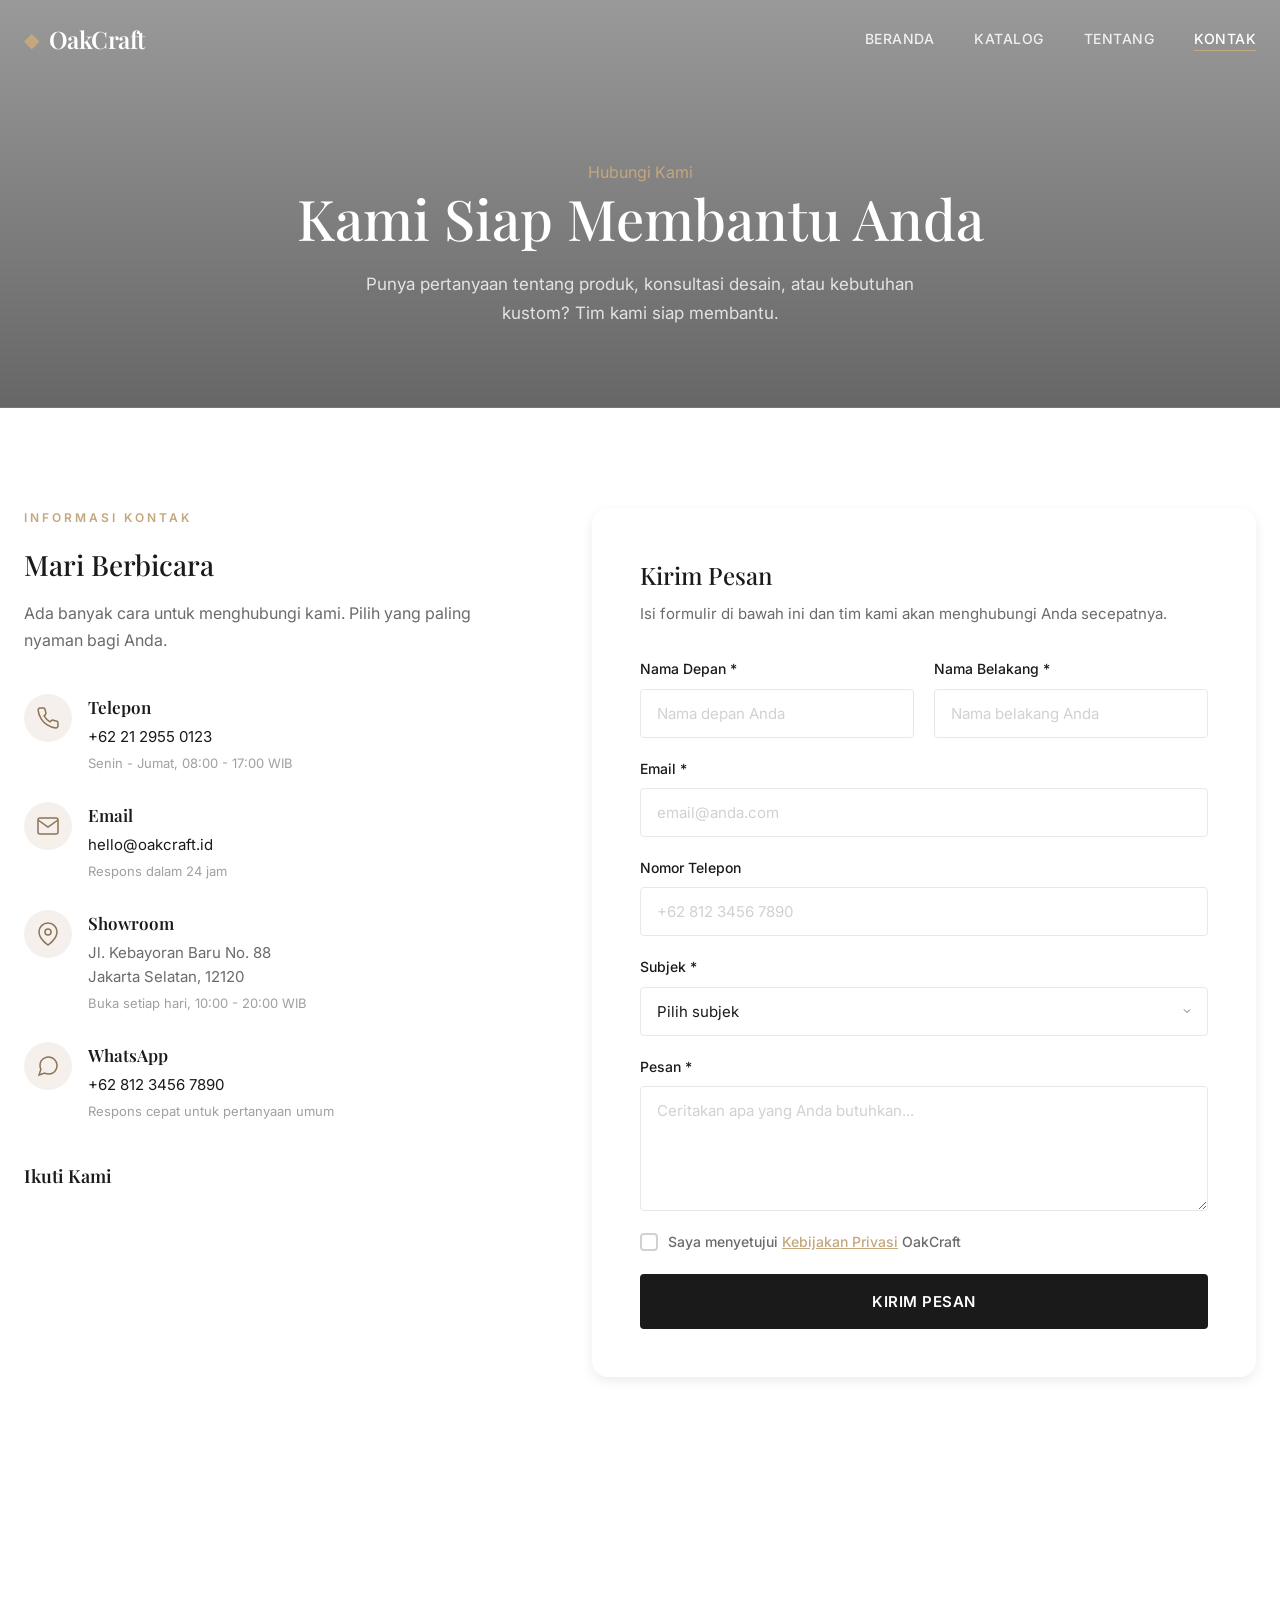
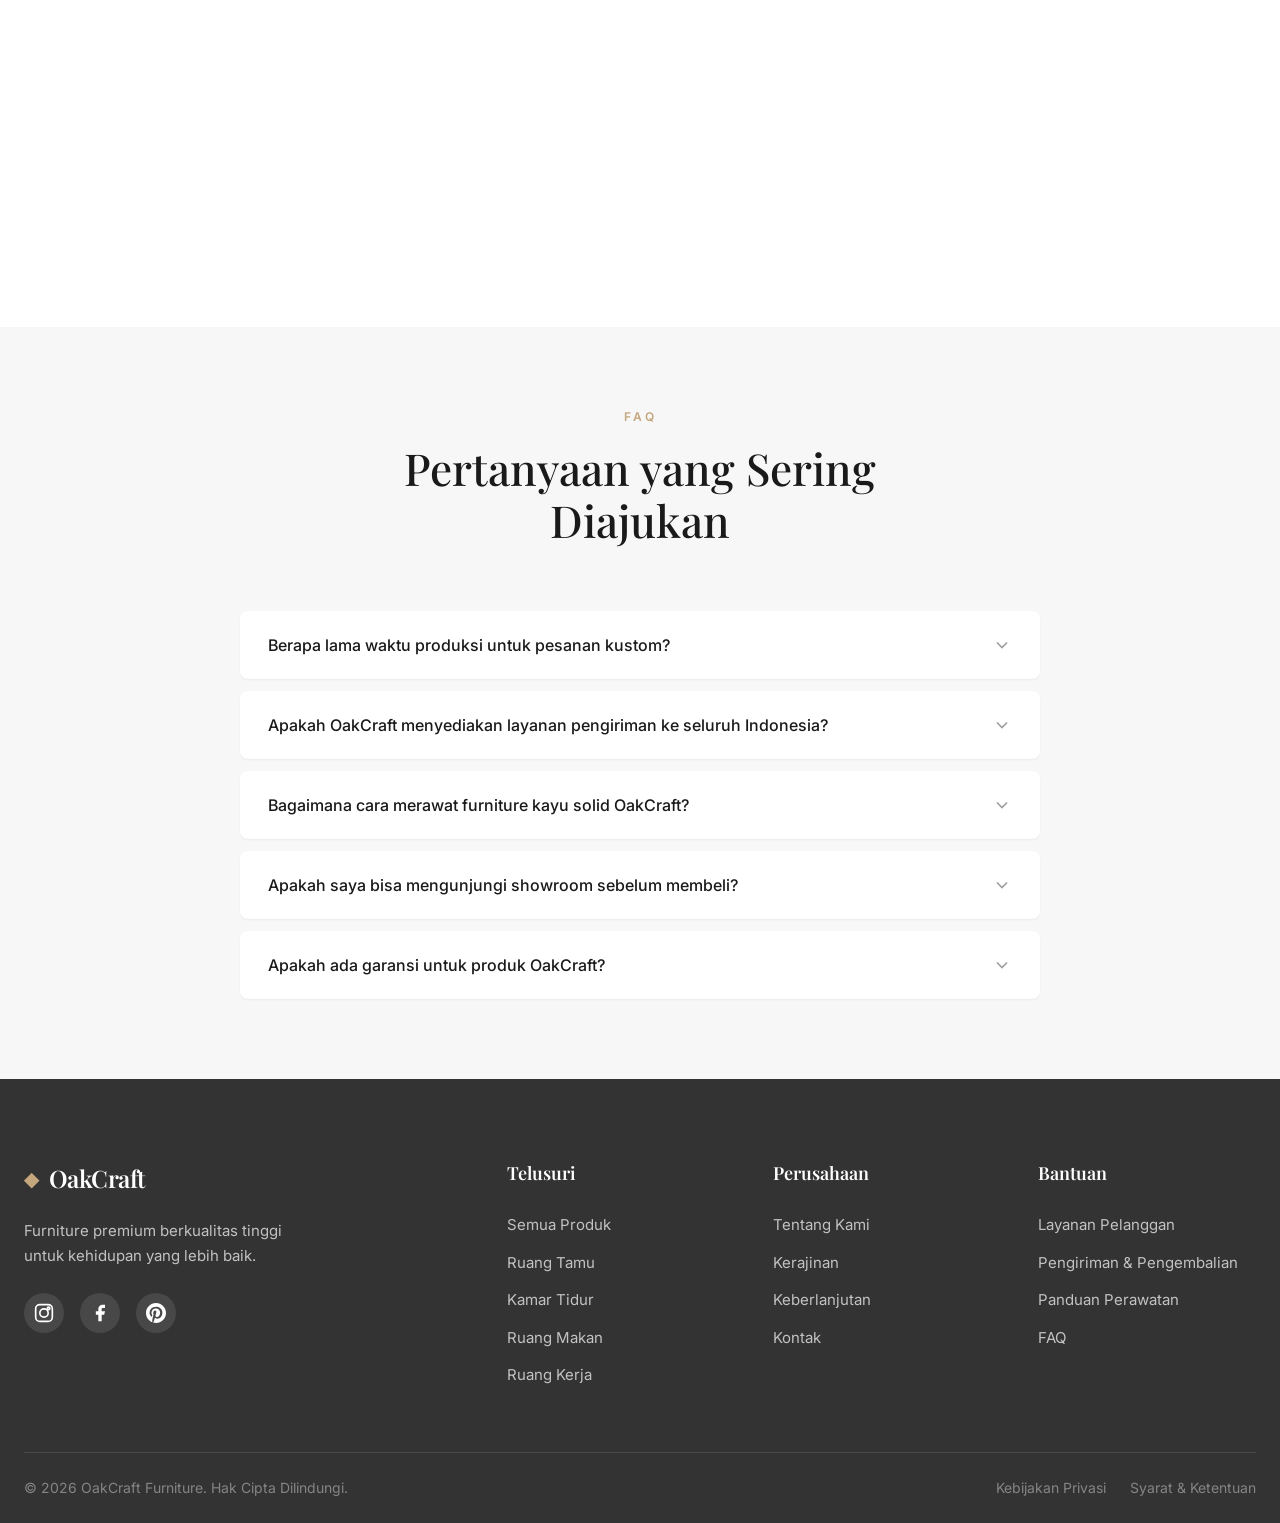
==== contact.html @ 28f960cb "menambahkan file proyek oakcraft~FURNITURE" ====
<!DOCTYPE html>
<html lang="id">
<head>
    <meta charset="UTF-8">
    <meta name="viewport" content="width=device-width, initial-scale=1.0">
    <title>Kontak Kami — OakCraft Furniture</title>
    <meta name="description" content="Hubungi OakCraft Furniture. Kami siap membantu Anda dengan pertanyaan, konsultasi desain, dan informasi produk.">
    <link rel="preconnect" href="https://fonts.googleapis.com">
    <link rel="preconnect" href="https://fonts.gstatic.com" crossorigin>
    <link href="https://fonts.googleapis.com/css2?family=Playfair+Display:ital,wght@0,400;0,500;0,600;0,700;1,400;1,500&family=Inter:wght@300;400;500;600;700&display=swap" rel="stylesheet">
    <link rel="stylesheet" href="style.css">
</head>
<body>
    <nav class="navbar" id="navbar">
        <div class="nav-container">
            <a href="index.html" class="logo">
                <span class="logo-icon">&#9670;</span>
                <span class="logo-text">OakCraft</span>
            </a>
            <button class="nav-toggle" id="navToggle" aria-label="Toggle navigation">
                <span></span><span></span><span></span>
            </button>
            <ul class="nav-menu" id="navMenu">
                <li><a href="index.html" class="nav-link">Beranda</a></li>
                <li><a href="catalog.html" class="nav-link">Katalog</a></li>
                <li><a href="about.html" class="nav-link">Tentang</a></li>
                <li><a href="contact.html" class="nav-link active">Kontak</a></li>
            </ul>
        </div>
    </nav>

    <section class="page-header page-header-contact">
        <div class="container">
            <span class="page-label">Hubungi Kami</span>
            <h1 class="page-title">Kami Siap Membantu Anda</h1>
            <p class="page-desc">Punya pertanyaan tentang produk, konsultasi desain, atau kebutuhan kustom? Tim kami siap membantu.</p>
        </div>
    </section>

    <section class="section section-contact">
        <div class="container">
            <div class="contact-grid">
                <div class="contact-info">
                    <div class="contact-info-header">
                        <span class="section-label">Informasi Kontak</span>
                        <h2>Mari Berbicara</h2>
                        <p>Ada banyak cara untuk menghubungi kami. Pilih yang paling nyaman bagi Anda.</p>
                    </div>
                    <div class="contact-methods">
                        <div class="contact-method">
                            <div class="contact-icon">
                                <svg width="24" height="24" viewBox="0 0 24 24" fill="none" stroke="currentColor" stroke-width="1.5"><path d="M22 16.92v3a2 2 0 0 1-2.18 2 19.79 19.79 0 0 1-8.63-3.07 19.5 19.5 0 0 1-6-6 19.79 19.79 0 0 1-3.07-8.67A2 2 0 0 1 4.11 2h3a2 2 0 0 1 2 1.72 12.84 12.84 0 0 0 .7 2.81 2 2 0 0 1-.45 2.11L8.09 9.91a16 16 0 0 0 6 6l1.27-1.27a2 2 0 0 1 2.11-.45 12.84 12.84 0 0 0 2.81.7A2 2 0 0 1 22 16.92z"/></svg>
                            </div>
                            <div class="contact-method-content">
                                <h4>Telepon</h4>
                                <p><a href="tel:+622129550123">+62 21 2955 0123</a></p>
                                <span class="contact-note">Senin - Jumat, 08:00 - 17:00 WIB</span>
                            </div>
                        </div>
                        <div class="contact-method">
                            <div class="contact-icon">
                                <svg width="24" height="24" viewBox="0 0 24 24" fill="none" stroke="currentColor" stroke-width="1.5"><path d="M4 4h16c1.1 0 2 .9 2 2v12c0 1.1-.9 2-2 2H4c-1.1 0-2-.9-2-2V6c0-1.1.9-2 2-2z"/><polyline points="22,6 12,13 2,6"/></svg>
                            </div>
                            <div class="contact-method-content">
                                <h4>Email</h4>
                                <p><a href="mailto:hello@oakcraft.id">hello@oakcraft.id</a></p>
                                <span class="contact-note">Respons dalam 24 jam</span>
                            </div>
                        </div>
                        <div class="contact-method">
                            <div class="contact-icon">
                                <svg width="24" height="24" viewBox="0 0 24 24" fill="none" stroke="currentColor" stroke-width="1.5"><path d="M21 10c0 7-9 13-9 13s-9-6-9-13a9 9 0 0 1 18 0z"/><circle cx="12" cy="10" r="3"/></svg>
                            </div>
                            <div class="contact-method-content">
                                <h4>Showroom</h4>
                                <p>Jl. Kebayoran Baru No. 88<br>Jakarta Selatan, 12120</p>
                                <span class="contact-note">Buka setiap hari, 10:00 - 20:00 WIB</span>
                            </div>
                        </div>
                        <div class="contact-method">
                            <div class="contact-icon">
                                <svg width="24" height="24" viewBox="0 0 24 24" fill="none" stroke="currentColor" stroke-width="1.5"><path d="M21 11.5a8.38 8.38 0 0 1-.9 3.8 8.5 8.5 0 0 1-7.6 4.7 8.38 8.38 0 0 1-3.8-.9L3 21l1.9-5.7a8.38 8.38 0 0 1-.9-3.8 8.5 8.5 0 0 1 4.7-7.6 8.38 8.38 0 0 1 3.8-.9h.5a8.48 8.48 0 0 1 8 8v.5z"/></svg>
                            </div>
                            <div class="contact-method-content">
                                <h4>WhatsApp</h4>
                                <p><a href="https://wa.me/6281234567890">+62 812 3456 7890</a></p>
                                <span class="contact-note">Respons cepat untuk pertanyaan umum</span>
                            </div>
                        </div>
                    </div>
                    <div class="contact-social">
                        <h4>Ikuti Kami</h4>
                        <div class="footer-social">
                            <a href="#" aria-label="Instagram"><svg width="20" height="20" viewBox="0 0 24 24" fill="none" stroke="currentColor" stroke-width="2"><rect x="2" y="2" width="20" height="20" rx="5"/><circle cx="12" cy="12" r="5"/><circle cx="17.5" cy="6.5" r="1.5"/></svg></a>
                            <a href="#" aria-label="Facebook"><svg width="20" height="20" viewBox="0 0 24 24" fill="currentColor"><path d="M18 2h-3a5 5 0 0 0-5 5v3H7v4h3v8h4v-8h3l1-4h-4V7a1 1 0 0 1 1-1h3z"/></svg></a>
                            <a href="#" aria-label="Pinterest"><svg width="20" height="20" viewBox="0 0 24 24" fill="currentColor"><path d="M12 0C5.373 0 0 5.372 0 12c0 5.084 3.163 9.426 7.627 11.174-.105-.949-.2-2.405.042-3.441.218-.937 1.407-5.965 1.407-5.965s-.359-.719-.359-1.782c0-1.668.967-2.914 2.171-2.914 1.023 0 1.518.769 1.518 1.69 0 1.029-.655 2.568-.994 3.995-.283 1.194.599 2.169 1.777 2.169 2.133 0 3.772-2.249 3.772-5.495 0-2.873-2.064-4.882-5.012-4.882-3.414 0-5.418 2.561-5.418 5.207 0 1.031.397 2.138.893 2.738a.36.36 0 0 1 .083.345l-.333 1.36c-.053.22-.174.267-.402.161-1.499-.698-2.436-2.889-2.436-4.649 0-3.785 2.75-7.262 7.929-7.262 4.163 0 7.398 2.967 7.398 6.931 0 4.136-2.607 7.464-6.227 7.464-1.216 0-2.359-.631-2.75-1.378l-.748 2.853c-.271 1.043-1.002 2.35-1.492 3.146C9.57 23.812 10.763 24 12 24c6.627 0 12-5.373 12-12 0-6.628-5.373-12-12-12z"/></svg></a>
                        </div>
                    </div>
                </div>
                <div class="contact-form-wrapper">
                    <div class="contact-form-header">
                        <h3>Kirim Pesan</h3>
                        <p>Isi formulir di bawah ini dan tim kami akan menghubungi Anda secepatnya.</p>
                    </div>
                    <form class="contact-form" id="contactForm">
                        <div class="form-row">
                            <div class="form-group">
                                <label for="firstName">Nama Depan *</label>
                                <input type="text" id="firstName" name="firstName" required placeholder="Nama depan Anda">
                            </div>
                            <div class="form-group">
                                <label for="lastName">Nama Belakang *</label>
                                <input type="text" id="lastName" name="lastName" required placeholder="Nama belakang Anda">
                            </div>
                        </div>
                        <div class="form-group">
                            <label for="email">Email *</label>
                            <input type="email" id="email" name="email" required placeholder="email@anda.com">
                        </div>
                        <div class="form-group">
                            <label for="phone">Nomor Telepon</label>
                            <input type="tel" id="phone" name="phone" placeholder="+62 812 3456 7890">
                        </div>
                        <div class="form-group">
                            <label for="subject">Subjek *</label>
                            <select id="subject" name="subject" required>
                                <option value="">Pilih subjek</option>
                                <option value="inquiry">Pertanyaan Produk</option>
                                <option value="consultation">Konsultasi Desain</option>
                                <option value="custom">Pesanan Kustom</option>
                                <option value="shipping">Pengiriman &amp; Pengiriman</option>
                                <option value="warranty">Garansi &amp; Perbaikan</option>
                                <option value="other">Lainnya</option>
                            </select>
                        </div>
                        <div class="form-group">
                            <label for="message">Pesan *</label>
                            <textarea id="message" name="message" rows="5" required placeholder="Ceritakan apa yang Anda butuhkan..."></textarea>
                        </div>
                        <div class="form-group form-checkbox">
                            <label class="filter-option">
                                <input type="checkbox" required>
                                <span class="checkmark"></span>
                                <span>Saya menyetujui <a href="#">Kebijakan Privasi</a> OakCraft</span>
                            </label>
                        </div>
                        <button type="submit" class="btn btn-primary btn-large btn-full">Kirim Pesan</button>
                    </form>
                    <div class="contact-form-success" id="formSuccess" style="display: none;">
                        <div class="success-icon">&#10003;</div>
                        <h3>Pesan Terkirim!</h3>
                        <p>Terima kasih telah menghubungi kami. Tim OakCraft akan merespons pesan Anda dalam waktu 24 jam.</p>
                        <button class="btn btn-secondary" id="btnNewMessage">Kirim Pesan Lain</button>
                    </div>
                </div>
            </div>
        </div>
    </section>

    <section class="section section-map">
        <div class="map-container">
            <iframe 
                src="https://www.google.com/maps/embed?pb=!1m18!1m12!1m3!1d3966.2!2d106.8!3d-6.2!2m3!1f0!2f0!3f0!3m2!1i1024!2i768!4f13.1!3m3!1m2!1s0x0%3A0x0!2zNsKwMTInMDAuMCJTIDEwNsKwNDgnMDAuMCJF!5e0!3m2!1sid!2sid!4v1600000000000!5m2!1sid!2sid" 
                width="100%" height="450" style="border:0;" allowfullscreen="" loading="lazy" referrerpolicy="no-referrer-when-downgrade" title="Lokasi Showroom OakCraft">
            </iframe>
        </div>
    </section>

    <section class="section section-faq bg-light">
        <div class="container">
            <div class="section-header">
                <span class="section-label">FAQ</span>
                <h2 class="section-title">Pertanyaan yang Sering Diajukan</h2>
            </div>
            <div class="faq-list">
                <div class="faq-item">
                    <button class="faq-question" aria-expanded="false">
                        <span>Berapa lama waktu produksi untuk pesanan kustom?</span>
                        <svg class="faq-icon" width="20" height="20" viewBox="0 0 24 24" fill="none" stroke="currentColor" stroke-width="2"><polyline points="6 9 12 15 18 9"/></svg>
                    </button>
                    <div class="faq-answer">
                        <p>Untuk pesanan kustom, waktu produksi biasanya berkisar antara 4-8 minggu tergantung kompleksitas desain dan ketersediaan material. Tim kami akan memberikan estimasi yang lebih akurat setelah konsultasi desain.</p>
                    </div>
                </div>
                <div class="faq-item">
                    <button class="faq-question" aria-expanded="false">
                        <span>Apakah OakCraft menyediakan layanan pengiriman ke seluruh Indonesia?</span>
                        <svg class="faq-icon" width="20" height="20" viewBox="0 0 24 24" fill="none" stroke="currentColor" stroke-width="2"><polyline points="6 9 12 15 18 9"/></svg>
                    </button>
                    <div class="faq-answer">
                        <p>Ya, kami mengirim ke seluruh Indonesia. Untuk area Jabodetabek, kami menawarkan layanan pengiriman dan pemasangan. Untuk area luar Jawa, waktu pengiriman mungkin lebih lama dan biaya tambahan mungkin berlaku.</p>
                    </div>
                </div>
                <div class="faq-item">
                    <button class="faq-question" aria-expanded="false">
                        <span>Bagaimana cara merawat furniture kayu solid OakCraft?</span>
                        <svg class="faq-icon" width="20" height="20" viewBox="0 0 24 24" fill="none" stroke="currentColor" stroke-width="2"><polyline points="6 9 12 15 18 9"/></svg>
                    </button>
                    <div class="faq-answer">
                        <p>Furniture kayu solid kami dirancang untuk tahan lama dengan perawatan minimal. Kami merekomendasikan membersihkan dengan kain microfiber kering secara rutin, menghindari paparan sinar matahari langsung, dan menggunakan coaster untuk melindungi permukaan dari cairan.</p>
                    </div>
                </div>
                <div class="faq-item">
                    <button class="faq-question" aria-expanded="false">
                        <span>Apakah saya bisa mengunjungi showroom sebelum membeli?</span>
                        <svg class="faq-icon" width="20" height="20" viewBox="0 0 24 24" fill="none" stroke="currentColor" stroke-width="2"><polyline points="6 9 12 15 18 9"/></svg>
                    </button>
                    <div class="faq-answer">
                        <p>Tentu! Kami sangat merekomendasikan mengunjungi showroom kami di Jl. Kebayoran Baru No. 88, Jakarta Selatan. Showroom kami buka setiap hari dari 10:00 - 20:00 WIB. Anda juga bisa membuat janji untuk konsultasi desain privat dengan tim kami.</p>
                    </div>
                </div>
                <div class="faq-item">
                    <button class="faq-question" aria-expanded="false">
                        <span>Apakah ada garansi untuk produk OakCraft?</span>
                        <svg class="faq-icon" width="20" height="20" viewBox="0 0 24 24" fill="none" stroke="currentColor" stroke-width="2"><polyline points="6 9 12 15 18 9"/></svg>
                    </button>
                    <div class="faq-answer">
                        <p>Ya, semua produk OakCraft dilindungi garansi 10 tahun untuk rangka kayu solid dan 3 tahun untuk upholstery. Garansi mencakup cacat produksi dan kerusakan struktural. Untuk detail lengkap, silakan hubungi tim layanan pelanggan kami.</p>
                    </div>
                </div>
            </div>
        </div>
    </section>

    <footer class="footer">
        <div class="container">
            <div class="footer-grid">
                <div class="footer-brand">
                    <a href="index.html" class="logo"><span class="logo-icon">&#9670;</span><span class="logo-text">OakCraft</span></a>
                    <p>Furniture premium berkualitas tinggi untuk kehidupan yang lebih baik.</p>
                    <div class="footer-social">
                        <a href="#" aria-label="Instagram"><svg width="20" height="20" viewBox="0 0 24 24" fill="none" stroke="currentColor" stroke-width="2"><rect x="2" y="2" width="20" height="20" rx="5"/><circle cx="12" cy="12" r="5"/><circle cx="17.5" cy="6.5" r="1.5"/></svg></a>
                        <a href="#" aria-label="Facebook"><svg width="20" height="20" viewBox="0 0 24 24" fill="currentColor"><path d="M18 2h-3a5 5 0 0 0-5 5v3H7v4h3v8h4v-8h3l1-4h-4V7a1 1 0 0 1 1-1h3z"/></svg></a>
                        <a href="#" aria-label="Pinterest"><svg width="20" height="20" viewBox="0 0 24 24" fill="currentColor"><path d="M12 0C5.373 0 0 5.372 0 12c0 5.084 3.163 9.426 7.627 11.174-.105-.949-.2-2.405.042-3.441.218-.937 1.407-5.965 1.407-5.965s-.359-.719-.359-1.782c0-1.668.967-2.914 2.171-2.914 1.023 0 1.518.769 1.518 1.69 0 1.029-.655 2.568-.994 3.995-.283 1.194.599 2.169 1.777 2.169 2.133 0 3.772-2.249 3.772-5.495 0-2.873-2.064-4.882-5.012-4.882-3.414 0-5.418 2.561-5.418 5.207 0 1.031.397 2.138.893 2.738a.36.36 0 0 1 .083.345l-.333 1.36c-.053.22-.174.267-.402.161-1.499-.698-2.436-2.889-2.436-4.649 0-3.785 2.75-7.262 7.929-7.262 4.163 0 7.398 2.967 7.398 6.931 0 4.136-2.607 7.464-6.227 7.464-1.216 0-2.359-.631-2.75-1.378l-.748 2.853c-.271 1.043-1.002 2.35-1.492 3.146C9.57 23.812 10.763 24 12 24c6.627 0 12-5.373 12-12 0-6.628-5.373-12-12-12z"/></svg></a>
                    </div>
                </div>
                <div class="footer-links">
                    <h4>Telusuri</h4>
                    <ul>
                        <li><a href="catalog.html">Semua Produk</a></li>
                        <li><a href="catalog.html?category=living">Ruang Tamu</a></li>
                        <li><a href="catalog.html?category=bedroom">Kamar Tidur</a></li>
                        <li><a href="catalog.html?category=dining">Ruang Makan</a></li>
                        <li><a href="catalog.html?category=office">Ruang Kerja</a></li>
                    </ul>
                </div>
                <div class="footer-links">
                    <h4>Perusahaan</h4>
                    <ul>
                        <li><a href="about.html">Tentang Kami</a></li>
                        <li><a href="about.html#craftsmanship">Kerajinan</a></li>
                        <li><a href="about.html#sustainability">Keberlanjutan</a></li>
                        <li><a href="contact.html">Kontak</a></li>
                    </ul>
                </div>
                <div class="footer-links">
                    <h4>Bantuan</h4>
                    <ul>
                        <li><a href="contact.html">Layanan Pelanggan</a></li>
                        <li><a href="#">Pengiriman &amp; Pengembalian</a></li>
                        <li><a href="#">Panduan Perawatan</a></li>
                        <li><a href="#">FAQ</a></li>
                    </ul>
                </div>
            </div>
            <div class="footer-bottom">
                <p>&copy; 2026 OakCraft Furniture. Hak Cipta Dilindungi.</p>
                <div class="footer-legal">
                    <a href="#">Kebijakan Privasi</a>
                    <a href="#">Syarat &amp; Ketentuan</a>
                </div>
            </div>
        </div>
    </footer>

    <script src="script.js"></script>
</body>
</html>
---- style.css ----
/* ============================================
   OakCraft Furniture - Premium Stylesheet
   ============================================ */

:root {
    --color-primary: #1a1a1a;
    --color-secondary: #8B7355;
    --color-accent: #C4A77D;
    --color-light: #F5F0EB;
    --color-white: #FFFFFF;
    --color-gray-100: #F7F7F7;
    --color-gray-200: #E8E8E8;
    --color-gray-300: #D1D1D1;
    --color-gray-400: #A0A0A0;
    --color-gray-500: #6B6B6B;
    --color-gray-600: #4A4A4A;
    --color-gray-700: #333333;
    --color-text: #1a1a1a;
    --color-text-light: #6B6B6B;
    --font-serif: 'Playfair Display', Georgia, serif;
    --font-sans: 'Inter', -apple-system, BlinkMacSystemFont, sans-serif;
    --transition-smooth: all 0.3s cubic-bezier(0.4, 0, 0.2, 1);
    --transition-slow: all 0.5s cubic-bezier(0.4, 0, 0.2, 1);
    --shadow-sm: 0 1px 2px rgba(0,0,0,0.05);
    --shadow-md: 0 4px 12px rgba(0,0,0,0.08);
    --shadow-lg: 0 8px 30px rgba(0,0,0,0.12);
    --shadow-xl: 0 20px 50px rgba(0,0,0,0.15);
    --radius-sm: 4px;
    --radius-md: 8px;
    --radius-lg: 16px;
    --container-max: 1280px;
    --container-padding: 24px;
}

*, *::before, *::after { margin: 0; padding: 0; box-sizing: border-box; }
html { scroll-behavior: smooth; font-size: 16px; }
body {
    font-family: var(--font-sans);
    color: var(--color-text);
    background-color: var(--color-white);
    line-height: 1.6;
    -webkit-font-smoothing: antialiased;
    overflow-x: hidden;
}
img { max-width: 100%; height: auto; display: block; }
a { text-decoration: none; color: inherit; transition: var(--transition-smooth); }
ul, ol { list-style: none; }
button { border: none; background: none; cursor: pointer; font-family: inherit; }
input, textarea, select { font-family: inherit; font-size: inherit; }

.container { max-width: var(--container-max); margin: 0 auto; padding: 0 var(--container-padding); }

/* Navigation */
.navbar {
    position: fixed; top: 0; left: 0; right: 0; z-index: 1000;
    background: transparent; transition: var(--transition-smooth); padding: 20px 0;
}
.navbar.scrolled {
    background: rgba(255, 255, 255, 0.95); backdrop-filter: blur(20px);
    -webkit-backdrop-filter: blur(20px); box-shadow: var(--shadow-sm); padding: 12px 0;
}
.nav-container {
    max-width: var(--container-max); margin: 0 auto; padding: 0 var(--container-padding);
    display: flex; align-items: center; justify-content: space-between;
}
.logo {
    display: flex; align-items: center; gap: 10px;
    font-family: var(--font-serif); font-size: 1.5rem; font-weight: 600;
    color: var(--color-white); letter-spacing: -0.5px;
}
.navbar.scrolled .logo { color: var(--color-primary); }
.logo-icon { font-size: 1.2rem; color: var(--color-accent); }
.nav-menu { display: flex; align-items: center; gap: 40px; }
.nav-link {
    font-size: 0.875rem; font-weight: 500; letter-spacing: 0.5px;
    text-transform: uppercase; color: rgba(255, 255, 255, 0.85);
    position: relative; padding: 4px 0;
}
.navbar.scrolled .nav-link { color: var(--color-text); }
.nav-link::after {
    content: ''; position: absolute; bottom: 0; left: 0;
    width: 0; height: 1.5px; background: var(--color-accent); transition: var(--transition-smooth);
}
.nav-link:hover::after, .nav-link.active::after { width: 100%; }
.nav-link:hover, .nav-link.active { color: var(--color-white); }
.navbar.scrolled .nav-link:hover, .navbar.scrolled .nav-link.active { color: var(--color-primary); }

.nav-toggle { display: none; flex-direction: column; gap: 5px; padding: 8px; z-index: 1001; }
.nav-toggle span { display: block; width: 24px; height: 2px; background: var(--color-white); transition: var(--transition-smooth); }
.navbar.scrolled .nav-toggle span { background: var(--color-primary); }
.nav-toggle.active span:nth-child(1) { transform: rotate(45deg) translate(5px, 5px); }
.nav-toggle.active span:nth-child(2) { opacity: 0; }
.nav-toggle.active span:nth-child(3) { transform: rotate(-45deg) translate(5px, -5px); }

/* Buttons */
.btn {
    display: inline-flex; align-items: center; justify-content: center; gap: 8px;
    padding: 14px 32px; font-size: 0.875rem; font-weight: 600;
    letter-spacing: 0.5px; text-transform: uppercase;
    border-radius: var(--radius-sm); transition: var(--transition-smooth); cursor: pointer;
}
.btn-primary { background: var(--color-primary); color: var(--color-white); border: 2px solid var(--color-primary); }
.btn-primary:hover { background: transparent; color: var(--color-primary); }
.btn-outline { background: transparent; color: var(--color-white); border: 2px solid rgba(255, 255, 255, 0.5); }
.btn-outline:hover { background: var(--color-white); color: var(--color-primary); border-color: var(--color-white); }
.btn-secondary { background: transparent; color: var(--color-primary); border: 2px solid var(--color-primary); }
.btn-secondary:hover { background: var(--color-primary); color: var(--color-white); }
.btn-large { padding: 16px 40px; font-size: 0.9375rem; }
.btn-full { width: 100%; }
.btn-wishlist {
    width: 52px; height: 52px; border: 1px solid var(--color-gray-200);
    border-radius: var(--radius-sm); display: flex; align-items: center; justify-content: center;
    transition: var(--transition-smooth);
}
.btn-wishlist:hover { border-color: var(--color-accent); color: var(--color-accent); }
.btn-wishlist.active svg { fill: var(--color-accent); stroke: var(--color-accent); }
.btn-filter-toggle {
    display: none; align-items: center; gap: 8px;
    padding: 10px 18px; border: 1px solid var(--color-gray-200);
    border-radius: var(--radius-sm); font-size: 0.875rem; font-weight: 500;
}

/* Hero */
.hero {
    position: relative; height: 100vh; min-height: 700px;
    display: flex; align-items: center; justify-content: center; overflow: hidden;
}
.hero-image { position: absolute; inset: 0; z-index: 1; }
.hero-image img { width: 100%; height: 100%; object-fit: cover; }
.hero-overlay {
    position: absolute; inset: 0;
    background: linear-gradient(to bottom, rgba(0,0,0,0.3) 0%, rgba(0,0,0,0.5) 100%);
    z-index: 2;
}
.hero-content { position: relative; z-index: 3; text-align: center; max-width: 800px; padding: 0 24px; color: var(--color-white); }
.hero-subtitle {
    font-family: var(--font-serif); font-size: 1rem; font-style: italic;
    color: var(--color-accent); margin-bottom: 16px; letter-spacing: 2px;
}
.hero-title {
    font-family: var(--font-serif); font-size: clamp(2.5rem, 6vw, 4.5rem);
    font-weight: 500; line-height: 1.1; margin-bottom: 24px; letter-spacing: -1px;
}
.hero-description { font-size: 1.125rem; color: rgba(255, 255, 255, 0.85); max-width: 560px; margin: 0 auto 40px; line-height: 1.7; }
.hero-buttons { display: flex; gap: 16px; justify-content: center; flex-wrap: wrap; }
.hero-scroll {
    position: absolute; bottom: 40px; left: 50%; transform: translateX(-50%); z-index: 3;
    display: flex; flex-direction: column; align-items: center; gap: 12px;
    color: rgba(255, 255, 255, 0.7); font-size: 0.75rem; letter-spacing: 2px; text-transform: uppercase;
}
.scroll-line { width: 1px; height: 40px; background: linear-gradient(to bottom, rgba(255,255,255,0.7), transparent); animation: scrollPulse 2s infinite; }
@keyframes scrollPulse { 0%, 100% { opacity: 0.3; transform: scaleY(0.5); } 50% { opacity: 1; transform: scaleY(1); } }

/* Sections */
.section { padding: 100px 0; }
.bg-light { background: var(--color-gray-100); }
.section-header { text-align: center; max-width: 640px; margin: 0 auto 64px; }
.section-label { display: block; font-size: 0.75rem; font-weight: 600; letter-spacing: 3px; text-transform: uppercase; color: var(--color-accent); margin-bottom: 16px; }
.section-title { font-family: var(--font-serif); font-size: clamp(1.75rem, 4vw, 2.75rem); font-weight: 500; line-height: 1.2; margin-bottom: 20px; color: var(--color-primary); }
.section-desc { font-size: 1.0625rem; color: var(--color-text-light); line-height: 1.7; }
.section-cta { text-align: center; margin-top: 48px; }

/* Collections Grid */
.collections-grid { display: grid; grid-template-columns: repeat(4, 1fr); gap: 24px; }
.collection-card { position: relative; border-radius: var(--radius-lg); overflow: hidden; background: var(--color-white); box-shadow: var(--shadow-sm); transition: var(--transition-smooth); display: block; }
.collection-card:hover { transform: translateY(-4px); box-shadow: var(--shadow-lg); }
.collection-card-large { grid-row: span 2; grid-column: span 2; }
.collection-image { position: relative; overflow: hidden; aspect-ratio: 4/3; }
.collection-card-large .collection-image { aspect-ratio: 1/1; }
.collection-image img { width: 100%; height: 100%; object-fit: cover; transition: transform 0.6s ease; }
.collection-card:hover .collection-image img { transform: scale(1.05); }
.collection-content { padding: 24px; }
.collection-count { font-size: 0.75rem; font-weight: 600; letter-spacing: 1px; text-transform: uppercase; color: var(--color-accent); margin-bottom: 8px; display: block; }
.collection-content h3 { font-family: var(--font-serif); font-size: 1.25rem; font-weight: 600; margin-bottom: 8px; color: var(--color-primary); }
.collection-content p { font-size: 0.9375rem; color: var(--color-text-light); line-height: 1.6; margin-bottom: 16px; }
.collection-link { font-size: 0.875rem; font-weight: 600; color: var(--color-primary); transition: var(--transition-smooth); }
.collection-card:hover .collection-link { color: var(--color-accent); }

/* Products Grid */
.products-grid { display: grid; grid-template-columns: repeat(4, 1fr); gap: 24px; }
.product-card { position: relative; background: var(--color-white); border-radius: var(--radius-md); overflow: hidden; transition: var(--transition-smooth); }
.product-card:hover { box-shadow: var(--shadow-md); }
.product-card-image { position: relative; aspect-ratio: 1/1; overflow: hidden; background: var(--color-gray-100); }
.product-card-image img { width: 100%; height: 100%; object-fit: cover; transition: transform 0.5s ease; }
.product-card:hover .product-card-image img { transform: scale(1.03); }
.product-card-badge { position: absolute; top: 12px; left: 12px; background: var(--color-primary); color: var(--color-white); font-size: 0.6875rem; font-weight: 600; letter-spacing: 1px; text-transform: uppercase; padding: 6px 12px; border-radius: var(--radius-sm); }
.product-card-wishlist { position: absolute; top: 12px; right: 12px; width: 36px; height: 36px; background: var(--color-white); border-radius: 50%; display: flex; align-items: center; justify-content: center; box-shadow: var(--shadow-sm); opacity: 0; transform: translateY(-8px); transition: var(--transition-smooth); }
.product-card:hover .product-card-wishlist { opacity: 1; transform: translateY(0); }
.product-card-info { padding: 20px; }
.product-card-category { font-size: 0.6875rem; font-weight: 600; letter-spacing: 1.5px; text-transform: uppercase; color: var(--color-accent); margin-bottom: 6px; }
.product-card-title { font-family: var(--font-serif); font-size: 1.0625rem; font-weight: 500; color: var(--color-primary); margin-bottom: 8px; line-height: 1.3; }
.product-card-price { font-size: 1rem; font-weight: 600; color: var(--color-primary); }
.product-card-rating { display: flex; align-items: center; gap: 6px; margin-top: 8px; font-size: 0.8125rem; color: var(--color-gray-400); }
.product-card-rating .stars { color: #D4A853; font-size: 0.875rem; }

/* Craftsmanship */
.craftsmanship-grid { display: grid; grid-template-columns: 1fr 1fr; gap: 0; min-height: 600px; }
.craftsmanship-image { position: relative; overflow: hidden; }
.craftsmanship-image img { width: 100%; height: 100%; object-fit: cover; }
.craftsmanship-content { padding: 80px 60px; display: flex; flex-direction: column; justify-content: center; background: var(--color-white); }
.craftsmanship-content .section-title { text-align: left; margin-bottom: 24px; }
.craftsmanship-content p { font-size: 1rem; color: var(--color-text-light); line-height: 1.8; margin-bottom: 16px; }
.craftsmanship-features { margin-top: 40px; display: flex; flex-direction: column; gap: 28px; }
.feature-item { display: flex; gap: 20px; align-items: flex-start; }
.feature-icon { width: 48px; height: 48px; min-width: 48px; border-radius: 50%; background: var(--color-light); display: flex; align-items: center; justify-content: center; color: var(--color-secondary); }
.feature-text h4 { font-family: var(--font-serif); font-size: 1.125rem; font-weight: 600; margin-bottom: 4px; color: var(--color-primary); }
.feature-text p { font-size: 0.9375rem; color: var(--color-text-light); margin: 0; }

/* Testimonials */
.testimonials-grid { display: grid; grid-template-columns: repeat(3, 1fr); gap: 24px; }
.testimonial-card { background: var(--color-white); padding: 40px; border-radius: var(--radius-lg); box-shadow: var(--shadow-sm); transition: var(--transition-smooth); }
.testimonial-card:hover { box-shadow: var(--shadow-md); transform: translateY(-2px); }
.testimonial-stars { color: #D4A853; font-size: 1.125rem; letter-spacing: 2px; margin-bottom: 20px; }
.testimonial-text { font-size: 1rem; line-height: 1.8; color: var(--color-gray-600); margin-bottom: 28px; font-style: italic; }
.testimonial-author { display: flex; align-items: center; gap: 14px; }
.testimonial-author img { width: 48px; height: 48px; border-radius: 50%; object-fit: cover; }
.testimonial-author h4 { font-size: 0.9375rem; font-weight: 600; color: var(--color-primary); margin-bottom: 2px; }
.testimonial-author span { font-size: 0.8125rem; color: var(--color-gray-400); }

/* Newsletter */
.section-newsletter { background: var(--color-primary); padding: 80px 0; }
.newsletter-content { text-align: center; max-width: 560px; margin: 0 auto; color: var(--color-white); }
.newsletter-content h2 { font-family: var(--font-serif); font-size: clamp(1.5rem, 3vw, 2.25rem); font-weight: 500; margin-bottom: 16px; }
.newsletter-content p { font-size: 1rem; color: rgba(255, 255, 255, 0.7); margin-bottom: 32px; }
.newsletter-form { display: flex; gap: 12px; margin-bottom: 16px; }
.newsletter-form input { flex: 1; padding: 14px 20px; border: 1px solid rgba(255, 255, 255, 0.2); border-radius: var(--radius-sm); background: rgba(255, 255, 255, 0.05); color: var(--color-white); font-size: 0.9375rem; }
.newsletter-form input::placeholder { color: rgba(255, 255, 255, 0.4); }
.newsletter-form input:focus { outline: none; border-color: var(--color-accent); background: rgba(255, 255, 255, 0.1); }
.newsletter-note { font-size: 0.8125rem; color: rgba(255, 255, 255, 0.4); }

/* Footer */
.footer { background: var(--color-gray-700); color: rgba(255, 255, 255, 0.7); padding: 80px 0 0; }
.footer-grid { display: grid; grid-template-columns: 2fr 1fr 1fr 1fr; gap: 48px; margin-bottom: 64px; }
.footer-brand .logo { color: var(--color-white); margin-bottom: 20px; display: inline-flex; }
.footer-brand p { font-size: 0.9375rem; line-height: 1.7; margin-bottom: 24px; max-width: 280px; }
.footer-social { display: flex; gap: 16px; }
.footer-social a { width: 40px; height: 40px; border-radius: 50%; background: rgba(255, 255, 255, 0.1); display: flex; align-items: center; justify-content: center; color: var(--color-white); transition: var(--transition-smooth); }
.footer-social a:hover { background: var(--color-accent); transform: translateY(-2px); }
.footer-links h4 { font-family: var(--font-serif); font-size: 1.125rem; font-weight: 600; color: var(--color-white); margin-bottom: 24px; }
.footer-links ul { display: flex; flex-direction: column; gap: 12px; }
.footer-links a { font-size: 0.9375rem; transition: var(--transition-smooth); }
.footer-links a:hover { color: var(--color-accent); padding-left: 4px; }
.footer-bottom { border-top: 1px solid rgba(255, 255, 255, 0.1); padding: 24px 0; display: flex; justify-content: space-between; align-items: center; flex-wrap: wrap; gap: 16px; }
.footer-bottom p { font-size: 0.875rem; color: rgba(255, 255, 255, 0.4); }
.footer-legal { display: flex; gap: 24px; }
.footer-legal a { font-size: 0.875rem; color: rgba(255, 255, 255, 0.4); transition: var(--transition-smooth); }
.footer-legal a:hover { color: var(--color-accent); }

/* Page Header */
.page-header { padding: 160px 0 80px; background: var(--color-gray-100); text-align: center; }
.page-header-about { background: linear-gradient(to bottom, rgba(0,0,0,0.5), rgba(0,0,0,0.7)), url('https://images.unsplash.com/photo-1618221195710-dd6b41faaea6?w=1920&q=80'); background-size: cover; background-position: center; color: var(--color-white); }
.page-header-contact { background: linear-gradient(to bottom, rgba(0,0,0,0.4), rgba(0,0,0,0.6)), url('https://images.unsplash.com/photo-1497366216548-37526070297c?w=1920&q=80'); background-size: cover; background-position: center; color: var(--color-white); }
.page-header-about .page-label, .page-header-contact .page-label { color: var(--color-accent); }
.page-title { font-family: var(--font-serif); font-size: clamp(2rem, 5vw, 3.5rem); font-weight: 500; line-height: 1.15; margin-bottom: 20px; color: var(--color-primary); }
.page-header-about .page-title, .page-header-contact .page-title { color: var(--color-white); }
.page-desc { font-size: 1.0625rem; color: var(--color-text-light); max-width: 560px; margin: 0 auto; line-height: 1.7; }
.page-header-about .page-desc, .page-header-contact .page-desc { color: rgba(255, 255, 255, 0.8); }

/* Breadcrumb */
.breadcrumb-wrapper { background: var(--color-white); border-bottom: 1px solid var(--color-gray-200); padding: 16px 0; }
.breadcrumb ol { display: flex; align-items: center; gap: 8px; flex-wrap: wrap; }
.breadcrumb li { font-size: 0.8125rem; color: var(--color-gray-400); }
.breadcrumb li:not(:last-child)::after { content: '/'; margin-left: 8px; color: var(--color-gray-300); }
.breadcrumb a { color: var(--color-gray-500); transition: var(--transition-smooth); }
.breadcrumb a:hover { color: var(--color-accent); }
.breadcrumb li:last-child { color: var(--color-primary); font-weight: 500; }

/* Catalog Layout */
.catalog-layout { display: grid; grid-template-columns: 280px 1fr; gap: 40px; }
.catalog-sidebar { position: sticky; top: 100px; height: fit-content; }
.filter-close { display: none; position: absolute; top: 16px; right: 16px; width: 36px; height: 36px; align-items: center; justify-content: center; }
.filter-group { margin-bottom: 32px; padding-bottom: 32px; border-bottom: 1px solid var(--color-gray-200); }
.filter-group:last-child { border-bottom: none; }
.filter-group h4 { font-family: var(--font-serif); font-size: 1.125rem; font-weight: 600; margin-bottom: 16px; color: var(--color-primary); }
.filter-options { display: flex; flex-direction: column; gap: 12px; }
.filter-option { display: flex; align-items: center; gap: 10px; cursor: pointer; font-size: 0.9375rem; color: var(--color-gray-600); transition: var(--transition-smooth); }
.filter-option:hover { color: var(--color-primary); }
.filter-option input { position: absolute; opacity: 0; width: 0; height: 0; }
.checkmark { width: 18px; height: 18px; border: 2px solid var(--color-gray-300); border-radius: 4px; display: flex; align-items: center; justify-content: center; transition: var(--transition-smooth); flex-shrink: 0; }
.filter-option input:checked + .checkmark { background: var(--color-primary); border-color: var(--color-primary); }
.filter-option input:checked + .checkmark::after { content: '✓'; color: var(--color-white); font-size: 0.625rem; font-weight: 700; }
.price-range { padding-top: 8px; }
.price-range input[type="range"] { width: 100%; -webkit-appearance: none; appearance: none; height: 4px; background: var(--color-gray-200); border-radius: 2px; outline: none; }
.price-range input[type="range"]::-webkit-slider-thumb { -webkit-appearance: none; appearance: none; width: 18px; height: 18px; background: var(--color-primary); border-radius: 50%; cursor: pointer; }
.price-labels { display: flex; justify-content: space-between; margin-top: 12px; font-size: 0.8125rem; color: var(--color-gray-400); }

.catalog-toolbar { display: flex; align-items: center; justify-content: space-between; margin-bottom: 32px; padding-bottom: 16px; border-bottom: 1px solid var(--color-gray-200); flex-wrap: wrap; gap: 12px; }
.catalog-sort { display: flex; align-items: center; gap: 8px; }
.catalog-sort span { font-size: 0.875rem; color: var(--color-gray-500); }
.catalog-sort select { padding: 8px 32px 8px 12px; border: 1px solid var(--color-gray-200); border-radius: var(--radius-sm); font-size: 0.875rem; background: var(--color-white); cursor: pointer; appearance: none; background-image: url("data:image/svg+xml,%3Csvg xmlns='http://www.w3.org/2000/svg' width='12' height='12' viewBox='0 0 24 24' fill='none' stroke='%236B6B6B' stroke-width='2'%3E%3Cpolyline points='6 9 12 15 18 9'/%3E%3C/svg%3E"); background-repeat: no-repeat; background-position: right 10px center; }
.catalog-count { font-size: 0.875rem; color: var(--color-gray-400); }

.pagination { display: flex; justify-content: center; align-items: center; gap: 8px; margin-top: 48px; }
.pagination-btn { width: 40px; height: 40px; display: flex; align-items: center; justify-content: center; border-radius: var(--radius-sm); font-size: 0.875rem; font-weight: 500; color: var(--color-gray-500); border: 1px solid var(--color-gray-200); transition: var(--transition-smooth); }
.pagination-btn:hover, .pagination-btn.active { background: var(--color-primary); color: var(--color-white); border-color: var(--color-primary); }
.pagination-dots { color: var(--color-gray-400); font-size: 0.875rem; }

/* Product Detail */
.section-product-detail { padding-top: 40px; }
.product-detail-grid { display: grid; grid-template-columns: 1fr 1fr; gap: 60px; margin-bottom: 80px; }
.product-gallery { position: sticky; top: 100px; }
.gallery-main { position: relative; border-radius: var(--radius-lg); overflow: hidden; background: var(--color-gray-100); aspect-ratio: 1/1; }
.gallery-main img { width: 100%; height: 100%; object-fit: cover; }
.gallery-zoom { position: absolute; bottom: 16px; right: 16px; width: 44px; height: 44px; background: var(--color-white); border-radius: 50%; display: flex; align-items: center; justify-content: center; box-shadow: var(--shadow-md); transition: var(--transition-smooth); }
.gallery-zoom:hover { background: var(--color-primary); color: var(--color-white); }
.gallery-thumbs { display: flex; gap: 12px; margin-top: 16px; }
.thumb { width: 80px; height: 80px; border-radius: var(--radius-sm); overflow: hidden; border: 2px solid transparent; transition: var(--transition-smooth); cursor: pointer; background: var(--color-gray-100); }
.thumb img { width: 100%; height: 100%; object-fit: cover; }
.thumb.active, .thumb:hover { border-color: var(--color-primary); }

.product-info { padding-top: 20px; }
.product-category { font-size: 0.75rem; font-weight: 600; letter-spacing: 2px; text-transform: uppercase; color: var(--color-accent); margin-bottom: 12px; display: block; }
.product-title { font-family: var(--font-serif); font-size: clamp(1.75rem, 3vw, 2.5rem); font-weight: 500; line-height: 1.2; margin-bottom: 16px; color: var(--color-primary); }
.product-rating { display: flex; align-items: center; gap: 10px; margin-bottom: 20px; }
.product-rating .stars { color: #D4A853; font-size: 1.125rem; }
.rating-count { font-size: 0.875rem; color: var(--color-gray-400); }
.product-price { font-family: var(--font-serif); font-size: 1.75rem; font-weight: 600; color: var(--color-primary); margin-bottom: 20px; }
.product-short-desc { font-size: 1rem; color: var(--color-text-light); line-height: 1.7; margin-bottom: 32px; padding-bottom: 32px; border-bottom: 1px solid var(--color-gray-200); }

.product-options { margin-bottom: 32px; }
.option-group { margin-bottom: 24px; }
.option-group label { display: block; font-size: 0.875rem; font-weight: 600; color: var(--color-primary); margin-bottom: 12px; }
.color-options { display: flex; gap: 12px; }
.color-option { width: 36px; height: 36px; border-radius: 50%; border: 3px solid transparent; cursor: pointer; transition: var(--transition-smooth); position: relative; }
.color-option.active, .color-option:hover { border-color: var(--color-primary); transform: scale(1.1); }
.selected-color { display: block; margin-top: 10px; font-size: 0.875rem; color: var(--color-gray-500); }

.quantity-selector { display: flex; align-items: center; gap: 0; border: 1px solid var(--color-gray-200); border-radius: var(--radius-sm); width: fit-content; }
.qty-btn { width: 44px; height: 44px; display: flex; align-items: center; justify-content: center; font-size: 1.25rem; font-weight: 300; color: var(--color-primary); transition: var(--transition-smooth); }
.qty-btn:hover { background: var(--color-gray-100); }
.quantity-selector input { width: 50px; height: 44px; text-align: center; border: none; border-left: 1px solid var(--color-gray-200); border-right: 1px solid var(--color-gray-200); font-size: 0.9375rem; font-weight: 600; color: var(--color-primary); }

.product-actions { display: flex; gap: 12px; margin-bottom: 32px; }
.product-meta { display: flex; flex-wrap: wrap; gap: 20px; padding-top: 24px; border-top: 1px solid var(--color-gray-200); }
.meta-item { display: flex; align-items: center; gap: 8px; font-size: 0.875rem; color: var(--color-gray-500); }
.meta-item svg { color: var(--color-accent); }

/* Product Tabs */
.product-tabs { margin-bottom: 80px; }
.tabs-nav { display: flex; gap: 0; border-bottom: 1px solid var(--color-gray-200); margin-bottom: 40px; overflow-x: auto; }
.tab-btn { padding: 16px 32px; font-size: 0.9375rem; font-weight: 500; color: var(--color-gray-400); border-bottom: 2px solid transparent; margin-bottom: -1px; white-space: nowrap; transition: var(--transition-smooth); }
.tab-btn:hover { color: var(--color-primary); }
.tab-btn.active { color: var(--color-primary); border-bottom-color: var(--color-primary); }
.tab-panel { display: none; }
.tab-panel.active { display: block; animation: fadeIn 0.4s ease; }
@keyframes fadeIn { from { opacity: 0; transform: translateY(10px); } to { opacity: 1; transform: translateY(0); } }

.tab-description-content { display: grid; grid-template-columns: 1fr 1fr; gap: 48px; align-items: start; }
.tab-description-content h3 { font-family: var(--font-serif); font-size: 1.5rem; font-weight: 500; margin-bottom: 20px; color: var(--color-primary); }
.tab-description-content h4 { font-family: var(--font-serif); font-size: 1.125rem; font-weight: 600; margin: 28px 0 12px; color: var(--color-primary); }
.tab-description-content p { font-size: 1rem; color: var(--color-text-light); line-height: 1.8; margin-bottom: 16px; }
.tab-description-content ul { list-style: disc; padding-left: 20px; }
.tab-description-content li { font-size: 1rem; color: var(--color-text-light); line-height: 1.8; margin-bottom: 8px; }
.desc-image { border-radius: var(--radius-lg); overflow: hidden; }
.desc-image img { width: 100%; height: 100%; object-fit: cover; }

/* Specs Table */
.specs-table { max-width: 700px; }
.spec-row { display: flex; justify-content: space-between; padding: 16px 0; border-bottom: 1px solid var(--color-gray-200); }
.spec-label { font-size: 0.9375rem; color: var(--color-gray-500); }
.spec-value { font-size: 0.9375rem; font-weight: 500; color: var(--color-primary); text-align: right; }

/* Reviews */
.reviews-summary { display: grid; grid-template-columns: auto 1fr; gap: 48px; margin-bottom: 48px; padding-bottom: 48px; border-bottom: 1px solid var(--color-gray-200); align-items: center; }
.reviews-rating { text-align: center; }
.rating-big { font-family: var(--font-serif); font-size: 4rem; font-weight: 500; color: var(--color-primary); line-height: 1; }
.reviews-rating .stars { color: #D4A853; font-size: 1.25rem; letter-spacing: 2px; margin: 8px 0; }
.reviews-rating span:last-child { font-size: 0.875rem; color: var(--color-gray-400); }
.reviews-bars { display: flex; flex-direction: column; gap: 10px; }
.review-bar { display: grid; grid-template-columns: 80px 1fr 30px; align-items: center; gap: 12px; }
.review-bar span:first-child { font-size: 0.875rem; color: var(--color-gray-500); }
.review-bar span:last-child { font-size: 0.875rem; color: var(--color-gray-400); text-align: right; }
.bar { height: 8px; background: var(--color-gray-200); border-radius: 4px; overflow: hidden; }
.bar-fill { height: 100%; background: var(--color-primary); border-radius: 4px; transition: width 0.6s ease; }
.reviews-list { display: flex; flex-direction: column; gap: 24px; }
.review-card { padding: 28px; background: var(--color-gray-100); border-radius: var(--radius-md); }
.review-header { display: flex; align-items: center; gap: 14px; margin-bottom: 16px; }
.review-header img { width: 44px; height: 44px; border-radius: 50%; object-fit: cover; }
.review-header h4 { font-size: 0.9375rem; font-weight: 600; color: var(--color-primary); margin-bottom: 2px; }
.review-header .stars { color: #D4A853; font-size: 0.875rem; }
.review-date { margin-left: auto; font-size: 0.8125rem; color: var(--color-gray-400); }
.review-text { font-size: 0.9375rem; color: var(--color-gray-600); line-height: 1.7; }

/* Shipping */
.shipping-content { max-width: 700px; }
.shipping-content h3 { font-family: var(--font-serif); font-size: 1.5rem; font-weight: 500; margin-bottom: 16px; color: var(--color-primary); }
.shipping-content h4 { font-family: var(--font-serif); font-size: 1.125rem; font-weight: 600; margin: 28px 0 12px; color: var(--color-primary); }
.shipping-content p { font-size: 1rem; color: var(--color-text-light); line-height: 1.8; margin-bottom: 16px; }
.shipping-options { display: flex; flex-direction: column; gap: 20px; margin: 24px 0; }
.shipping-option { padding: 24px; background: var(--color-gray-100); border-radius: var(--radius-md); }
.shipping-option h4 { margin: 0 0 8px; font-size: 1rem; }
.shipping-option p { margin: 0; font-size: 0.9375rem; }
.shipping-price { font-weight: 600; color: var(--color-primary) !important; margin-top: 8px !important; }

/* Related Products */
.related-products { padding-top: 60px; border-top: 1px solid var(--color-gray-200); }
.related-products .section-title { font-size: 1.75rem; margin-bottom: 40px; }

/* About Page */
.story-grid { display: grid; grid-template-columns: 1fr 1fr; gap: 60px; align-items: center; }
.story-image { border-radius: var(--radius-lg); overflow: hidden; }
.story-image img { width: 100%; height: 100%; object-fit: cover; }
.story-content .section-title { text-align: left; margin-bottom: 24px; }
.story-content p { font-size: 1rem; color: var(--color-text-light); line-height: 1.8; margin-bottom: 16px; }
.story-stats { display: grid; grid-template-columns: repeat(3, 1fr); gap: 24px; margin-top: 48px; padding-top: 32px; border-top: 1px solid var(--color-gray-200); }
.stat-item { text-align: center; }
.stat-number { font-family: var(--font-serif); font-size: 2.5rem; font-weight: 600; color: var(--color-primary); line-height: 1; display: block; margin-bottom: 8px; }
.stat-label { font-size: 0.875rem; color: var(--color-gray-500); }

.craftsmanship-steps { display: grid; grid-template-columns: repeat(4, 1fr); gap: 24px; }
.step-card { background: var(--color-white); border-radius: var(--radius-lg); overflow: hidden; box-shadow: var(--shadow-sm); transition: var(--transition-smooth); }
.step-card:hover { box-shadow: var(--shadow-md); transform: translateY(-4px); }
.step-number { font-family: var(--font-serif); font-size: 3rem; font-weight: 700; color: var(--color-accent); opacity: 0.3; padding: 24px 24px 0; line-height: 1; }
.step-image { aspect-ratio: 4/3; overflow: hidden; margin: 0 24px; border-radius: var(--radius-md); }
.step-image img { width: 100%; height: 100%; object-fit: cover; }
.step-card h3 { font-family: var(--font-serif); font-size: 1.25rem; font-weight: 600; padding: 20px 24px 8px; color: var(--color-primary); }
.step-card p { font-size: 0.9375rem; color: var(--color-text-light); line-height: 1.7; padding: 0 24px 24px; }

.sustainability-grid { display: grid; grid-template-columns: 1fr 1fr; gap: 60px; align-items: center; }
.sustainability-content .section-title { text-align: left; margin-bottom: 24px; }
.sustainability-content p { font-size: 1rem; color: var(--color-text-light); line-height: 1.8; margin-bottom: 16px; }
.sustainability-features { margin-top: 40px; display: flex; flex-direction: column; gap: 24px; }
.sustain-item { display: flex; gap: 16px; align-items: flex-start; }
.sustain-icon { width: 52px; height: 52px; min-width: 52px; border-radius: 50%; background: var(--color-light); display: flex; align-items: center; justify-content: center; color: var(--color-secondary); }
.sustain-item h4 { font-family: var(--font-serif); font-size: 1.125rem; font-weight: 600; margin-bottom: 4px; color: var(--color-primary); }
.sustain-item p { font-size: 0.9375rem; color: var(--color-text-light); margin: 0; }
.sustainability-image { border-radius: var(--radius-lg); overflow: hidden; }
.sustainability-image img { width: 100%; height: 100%; object-fit: cover; }

.team-grid { display: grid; grid-template-columns: repeat(4, 1fr); gap: 24px; }
.team-card { text-align: center; padding: 32px 24px; background: var(--color-white); border-radius: var(--radius-lg); box-shadow: var(--shadow-sm); transition: var(--transition-smooth); }
.team-card:hover { box-shadow: var(--shadow-md); transform: translateY(-4px); }
.team-image { width: 120px; height: 120px; border-radius: 50%; overflow: hidden; margin: 0 auto 20px; }
.team-image img { width: 100%; height: 100%; object-fit: cover; }
.team-card h4 { font-family: var(--font-serif); font-size: 1.125rem; font-weight: 600; margin-bottom: 4px; color: var(--color-primary); }
.team-role { font-size: 0.8125rem; font-weight: 600; letter-spacing: 1px; text-transform: uppercase; color: var(--color-accent); margin-bottom: 12px; display: block; }
.team-card p { font-size: 0.9375rem; color: var(--color-text-light); font-style: italic; line-height: 1.6; }

.section-cta-banner { background: linear-gradient(135deg, var(--color-secondary) 0%, var(--color-accent) 100%); padding: 80px 0; text-align: center; }
.cta-banner-content { max-width: 600px; margin: 0 auto; color: var(--color-white); }
.cta-banner-content h2 { font-family: var(--font-serif); font-size: clamp(1.75rem, 4vw, 2.5rem); font-weight: 500; margin-bottom: 16px; }
.cta-banner-content p { font-size: 1.0625rem; color: rgba(255, 255, 255, 0.85); margin-bottom: 32px; }
.cta-banner-content .btn-primary { background: var(--color-white); color: var(--color-primary); border-color: var(--color-white); }
.cta-banner-content .btn-primary:hover { background: transparent; color: var(--color-white); }

/* Contact Page */
.contact-grid { display: grid; grid-template-columns: 1fr 1.2fr; gap: 60px; }
.contact-info-header { margin-bottom: 40px; }
.contact-info-header h2 { font-family: var(--font-serif); font-size: 1.75rem; font-weight: 500; margin: 16px 0 12px; color: var(--color-primary); }
.contact-info-header p { font-size: 1rem; color: var(--color-text-light); line-height: 1.7; }
.contact-methods { display: flex; flex-direction: column; gap: 28px; margin-bottom: 40px; }
.contact-method { display: flex; gap: 16px; align-items: flex-start; }
.contact-icon { width: 48px; height: 48px; min-width: 48px; border-radius: 50%; background: var(--color-light); display: flex; align-items: center; justify-content: center; color: var(--color-secondary); }
.contact-method-content h4 { font-family: var(--font-serif); font-size: 1.0625rem; font-weight: 600; margin-bottom: 4px; color: var(--color-primary); }
.contact-method-content p { font-size: 0.9375rem; color: var(--color-text-light); line-height: 1.6; }
.contact-method-content a { color: var(--color-text); transition: var(--transition-smooth); }
.contact-method-content a:hover { color: var(--color-accent); }
.contact-note { font-size: 0.8125rem; color: var(--color-gray-400); margin-top: 4px; display: block; }
.contact-social h4 { font-family: var(--font-serif); font-size: 1.125rem; font-weight: 600; margin-bottom: 16px; color: var(--color-primary); }

.contact-form-wrapper { background: var(--color-white); padding: 48px; border-radius: var(--radius-lg); box-shadow: var(--shadow-md); }
.contact-form-header { margin-bottom: 32px; }
.contact-form-header h3 { font-family: var(--font-serif); font-size: 1.5rem; font-weight: 500; margin-bottom: 8px; color: var(--color-primary); }
.contact-form-header p { font-size: 0.9375rem; color: var(--color-text-light); }
.contact-form { display: flex; flex-direction: column; gap: 20px; }
.form-row { display: grid; grid-template-columns: 1fr 1fr; gap: 20px; }
.form-group { display: flex; flex-direction: column; gap: 8px; }
.form-group label { font-size: 0.875rem; font-weight: 500; color: var(--color-primary); }
.form-group input, .form-group select, .form-group textarea { padding: 14px 16px; border: 1px solid var(--color-gray-200); border-radius: var(--radius-sm); font-size: 0.9375rem; color: var(--color-primary); transition: var(--transition-smooth); background: var(--color-white); }
.form-group input:focus, .form-group select:focus, .form-group textarea:focus { outline: none; border-color: var(--color-accent); box-shadow: 0 0 0 3px rgba(196, 167, 125, 0.1); }
.form-group input::placeholder, .form-group textarea::placeholder { color: var(--color-gray-300); }
.form-group select { appearance: none; background-image: url("data:image/svg+xml,%3Csvg xmlns='http://www.w3.org/2000/svg' width='12' height='12' viewBox='0 0 24 24' fill='none' stroke='%236B6B6B' stroke-width='2'%3E%3Cpolyline points='6 9 12 15 18 9'/%3E%3C/svg%3E"); background-repeat: no-repeat; background-position: right 14px center; padding-right: 40px; }
.form-group textarea { resize: vertical; min-height: 120px; }
.form-checkbox .filter-option { font-size: 0.875rem; color: var(--color-gray-500); }
.form-checkbox .filter-option a { color: var(--color-accent); text-decoration: underline; }

.contact-form-success { text-align: center; padding: 40px 20px; }
.success-icon { width: 64px; height: 64px; border-radius: 50%; background: #4CAF50; color: var(--color-white); display: flex; align-items: center; justify-content: center; font-size: 1.75rem; font-weight: 700; margin: 0 auto 20px; }
.contact-form-success h3 { font-family: var(--font-serif); font-size: 1.5rem; font-weight: 500; margin-bottom: 12px; color: var(--color-primary); }
.contact-form-success p { font-size: 1rem; color: var(--color-text-light); margin-bottom: 24px; }

.section-map { padding: 0; }
.map-container { width: 100%; height: 450px; }
.map-container iframe { width: 100%; height: 100%; filter: grayscale(0.3); }

/* FAQ */
.section-faq { padding: 80px 0; }
.faq-list { max-width: 800px; margin: 0 auto; display: flex; flex-direction: column; gap: 12px; }
.faq-item { background: var(--color-white); border-radius: var(--radius-md); overflow: hidden; box-shadow: var(--shadow-sm); }
.faq-question { width: 100%; display: flex; justify-content: space-between; align-items: center; padding: 24px 28px; font-size: 1rem; font-weight: 500; color: var(--color-primary); text-align: left; transition: var(--transition-smooth); }
.faq-question:hover { background: var(--color-gray-100); }
.faq-question[aria-expanded="true"] { background: var(--color-gray-100); }
.faq-question[aria-expanded="true"] .faq-icon { transform: rotate(180deg); }
.faq-icon { transition: var(--transition-smooth); flex-shrink: 0; color: var(--color-gray-400); }
.faq-answer { max-height: 0; overflow: hidden; transition: max-height 0.4s ease, padding 0.4s ease; }
.faq-answer.active { max-height: 300px; padding: 0 28px 24px; }
.faq-answer p { font-size: 0.9375rem; color: var(--color-text-light); line-height: 1.7; }

/* Responsive */
@media (max-width: 1024px) {
    .collections-grid { grid-template-columns: repeat(2, 1fr); }
    .collection-card-large { grid-row: span 1; grid-column: span 2; }
    .products-grid { grid-template-columns: repeat(3, 1fr); }
    .craftsmanship-grid { grid-template-columns: 1fr; }
    .craftsmanship-content { padding: 60px 40px; }
    .testimonials-grid { grid-template-columns: repeat(2, 1fr); }
    .footer-grid { grid-template-columns: repeat(2, 1fr); }
    .catalog-layout { grid-template-columns: 1fr; }
    .catalog-sidebar { position: fixed; top: 0; left: 0; width: 320px; height: 100vh; background: var(--color-white); z-index: 1002; padding: 60px 24px 24px; box-shadow: var(--shadow-xl); transform: translateX(-100%); transition: transform 0.3s ease; overflow-y: auto; }
    .catalog-sidebar.active { transform: translateX(0); }
    .filter-close { display: flex; }
    .btn-filter-toggle { display: flex; }
    .product-detail-grid { grid-template-columns: 1fr; gap: 40px; }
    .product-gallery { position: relative; top: 0; }
    .tab-description-content { grid-template-columns: 1fr; }
    .story-grid, .sustainability-grid { grid-template-columns: 1fr; gap: 40px; }
    .craftsmanship-steps { grid-template-columns: repeat(2, 1fr); }
    .team-grid { grid-template-columns: repeat(2, 1fr); }
    .contact-grid { grid-template-columns: 1fr; gap: 40px; }
}

@media (max-width: 768px) {
    .nav-toggle { display: flex; }
    .nav-menu { position: fixed; top: 0; left: 0; right: 0; bottom: 0; background: var(--color-white); flex-direction: column; justify-content: center; align-items: center; gap: 32px; transform: translateX(100%); transition: transform 0.4s ease; z-index: 1000; }
    .nav-menu.active { transform: translateX(0); }
    .nav-link { font-size: 1.25rem; color: var(--color-primary); }
    .navbar.scrolled .nav-link { color: var(--color-primary); }
    .hero { min-height: 600px; }
    .hero-buttons { flex-direction: column; align-items: center; }
    .section { padding: 60px 0; }
    .collections-grid { grid-template-columns: 1fr; }
    .collection-card-large { grid-column: span 1; }
    .products-grid { grid-template-columns: repeat(2, 1fr); gap: 16px; }
    .craftsmanship-content { padding: 40px 24px; }
    .testimonials-grid { grid-template-columns: 1fr; }
    .newsletter-form { flex-direction: column; }
    .footer-grid { grid-template-columns: 1fr; gap: 40px; }
    .footer-bottom { flex-direction: column; text-align: center; }
    .page-header { padding: 120px 0 60px; }
    .product-detail-grid { gap: 40px; }
    .product-actions { flex-direction: column; }
    .tabs-nav { gap: 0; }
    .tab-btn { padding: 12px 20px; font-size: 0.875rem; }
    .reviews-summary { grid-template-columns: 1fr; gap: 24px; }
    .craftsmanship-steps { grid-template-columns: 1fr; }
    .team-grid { grid-template-columns: 1fr; }
    .story-stats { grid-template-columns: 1fr; gap: 20px; }
    .contact-form-wrapper { padding: 32px 24px; }
    .form-row { grid-template-columns: 1fr; }
    .catalog-toolbar { flex-wrap: wrap; }
    .catalog-count { width: 100%; text-align: center; }
}

@media (max-width: 480px) {
    :root { --container-padding: 16px; }
    .products-grid { grid-template-columns: 1fr; }
    .btn { padding: 12px 24px; font-size: 0.8125rem; }
    .hero-title { font-size: 2rem; }
    .section-title { font-size: 1.5rem; }
    .product-title { font-size: 1.5rem; }
    .product-price { font-size: 1.5rem; }
    .gallery-thumbs { gap: 8px; }
    .thumb { width: 60px; height: 60px; }
    .testimonial-card { padding: 28px 20px; }
    .contact-form-wrapper { padding: 24px 16px; }
}

/* Animations */
@keyframes fadeInUp { from { opacity: 0; transform: translateY(30px); } to { opacity: 1; transform: translateY(0); } }
.animate-in { animation: fadeInUp 0.6s ease forwards; }

::-webkit-scrollbar { width: 8px; }
::-webkit-scrollbar-track { background: var(--color-gray-100); }
::-webkit-scrollbar-thumb { background: var(--color-gray-300); border-radius: 4px; }
::-webkit-scrollbar-thumb:hover { background: var(--color-gray-400); }
::selection { background: var(--color-accent); color: var(--color-white); }
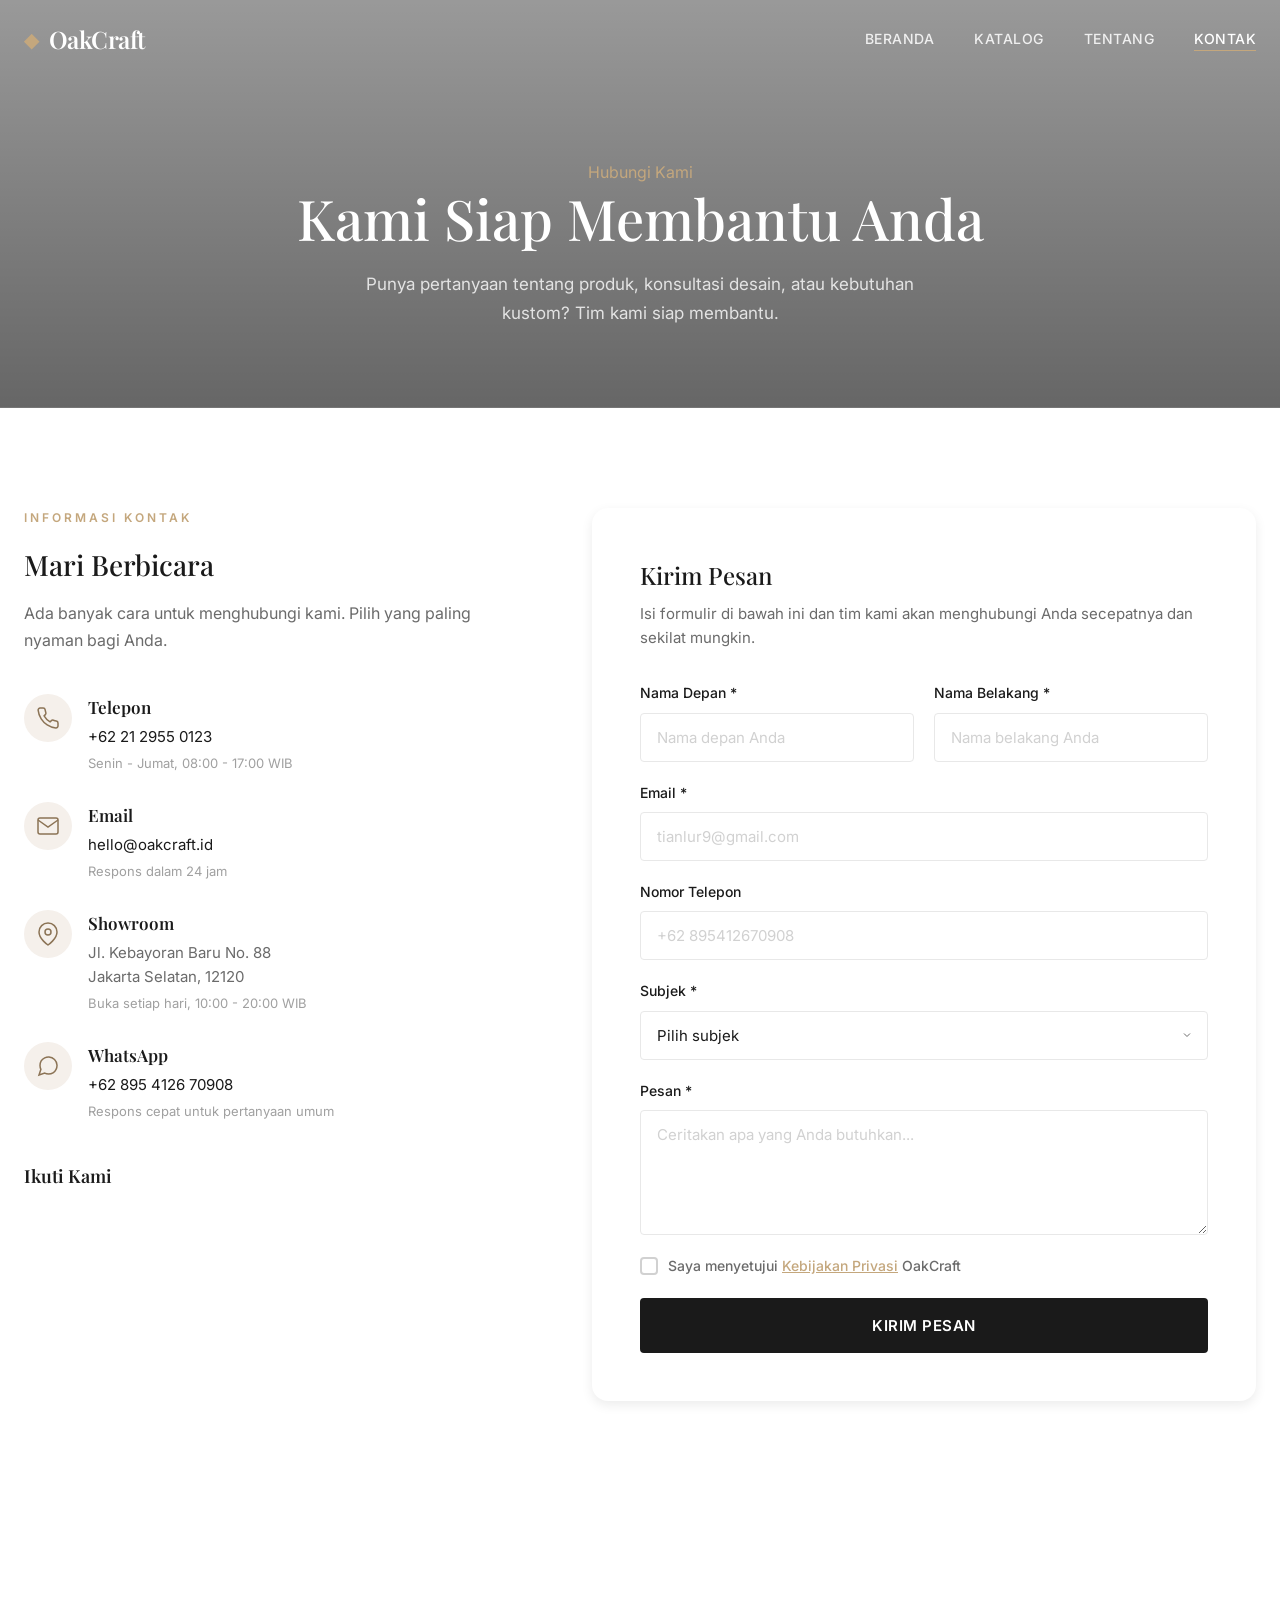
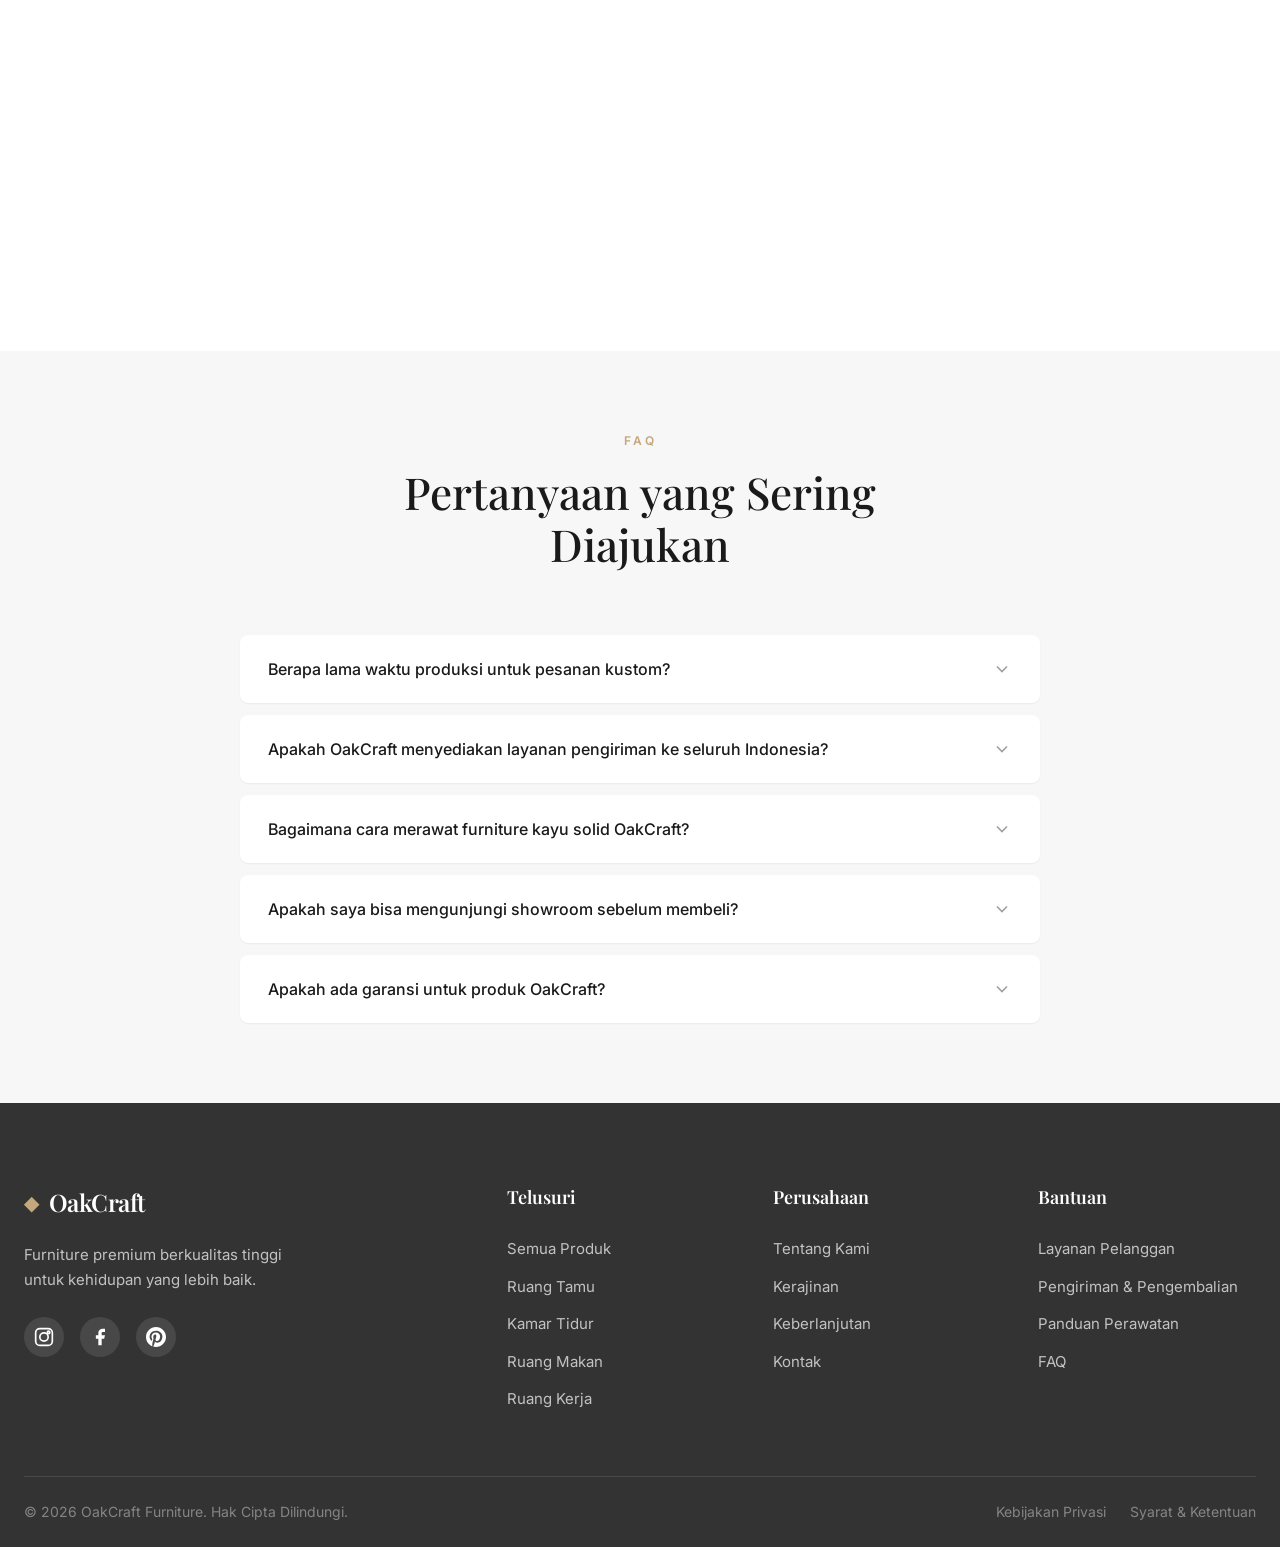
==== commit 168e0fca: "Update contact.html" ====
--- a/contact.html
+++ b/contact.html
@@ -83,7 +83,7 @@
                             </div>
                             <div class="contact-method-content">
                                 <h4>WhatsApp</h4>
-                                <p><a href="https://wa.me/6281234567890">+62 812 3456 7890</a></p>
+                                <p><a href="https://wa.me/62895412670908">+62 895 4126 70908</a></p>
                                 <span class="contact-note">Respons cepat untuk pertanyaan umum</span>
                             </div>
                         </div>
@@ -100,7 +100,7 @@
                 <div class="contact-form-wrapper">
                     <div class="contact-form-header">
                         <h3>Kirim Pesan</h3>
-                        <p>Isi formulir di bawah ini dan tim kami akan menghubungi Anda secepatnya.</p>
+                        <p>Isi formulir di bawah ini dan tim kami akan menghubungi Anda secepatnya dan sekilat mungkin.</p>
                     </div>
                     <form class="contact-form" id="contactForm">
                         <div class="form-row">
@@ -115,11 +115,11 @@
                         </div>
                         <div class="form-group">
                             <label for="email">Email *</label>
-                            <input type="email" id="email" name="email" required placeholder="email@anda.com">
+                            <input type="email" id="email" name="email" required placeholder="tianlur9@gmail.com">
                         </div>
                         <div class="form-group">
                             <label for="phone">Nomor Telepon</label>
-                            <input type="tel" id="phone" name="phone" placeholder="+62 812 3456 7890">
+                            <input type="tel" id="phone" name="phone" placeholder="+62 895412670908">
                         </div>
                         <div class="form-group">
                             <label for="subject">Subjek *</label>
@@ -215,7 +215,7 @@
                         <svg class="faq-icon" width="20" height="20" viewBox="0 0 24 24" fill="none" stroke="currentColor" stroke-width="2"><polyline points="6 9 12 15 18 9"/></svg>
                     </button>
                     <div class="faq-answer">
-                        <p>Ya, semua produk OakCraft dilindungi garansi 10 tahun untuk rangka kayu solid dan 3 tahun untuk upholstery. Garansi mencakup cacat produksi dan kerusakan struktural. Untuk detail lengkap, silakan hubungi tim layanan pelanggan kami.</p>
+                        <p>Ya, semua produk OakCraft dilindungi garansi 15 tahun untuk rangka kayu solid dan 3 tahun untuk upholstery. Garansi mencakup cacat produksi dan kerusakan struktural. Untuk detail lengkap, silakan hubungi tim layanan pelanggan kami.</p>
                     </div>
                 </div>
             </div>
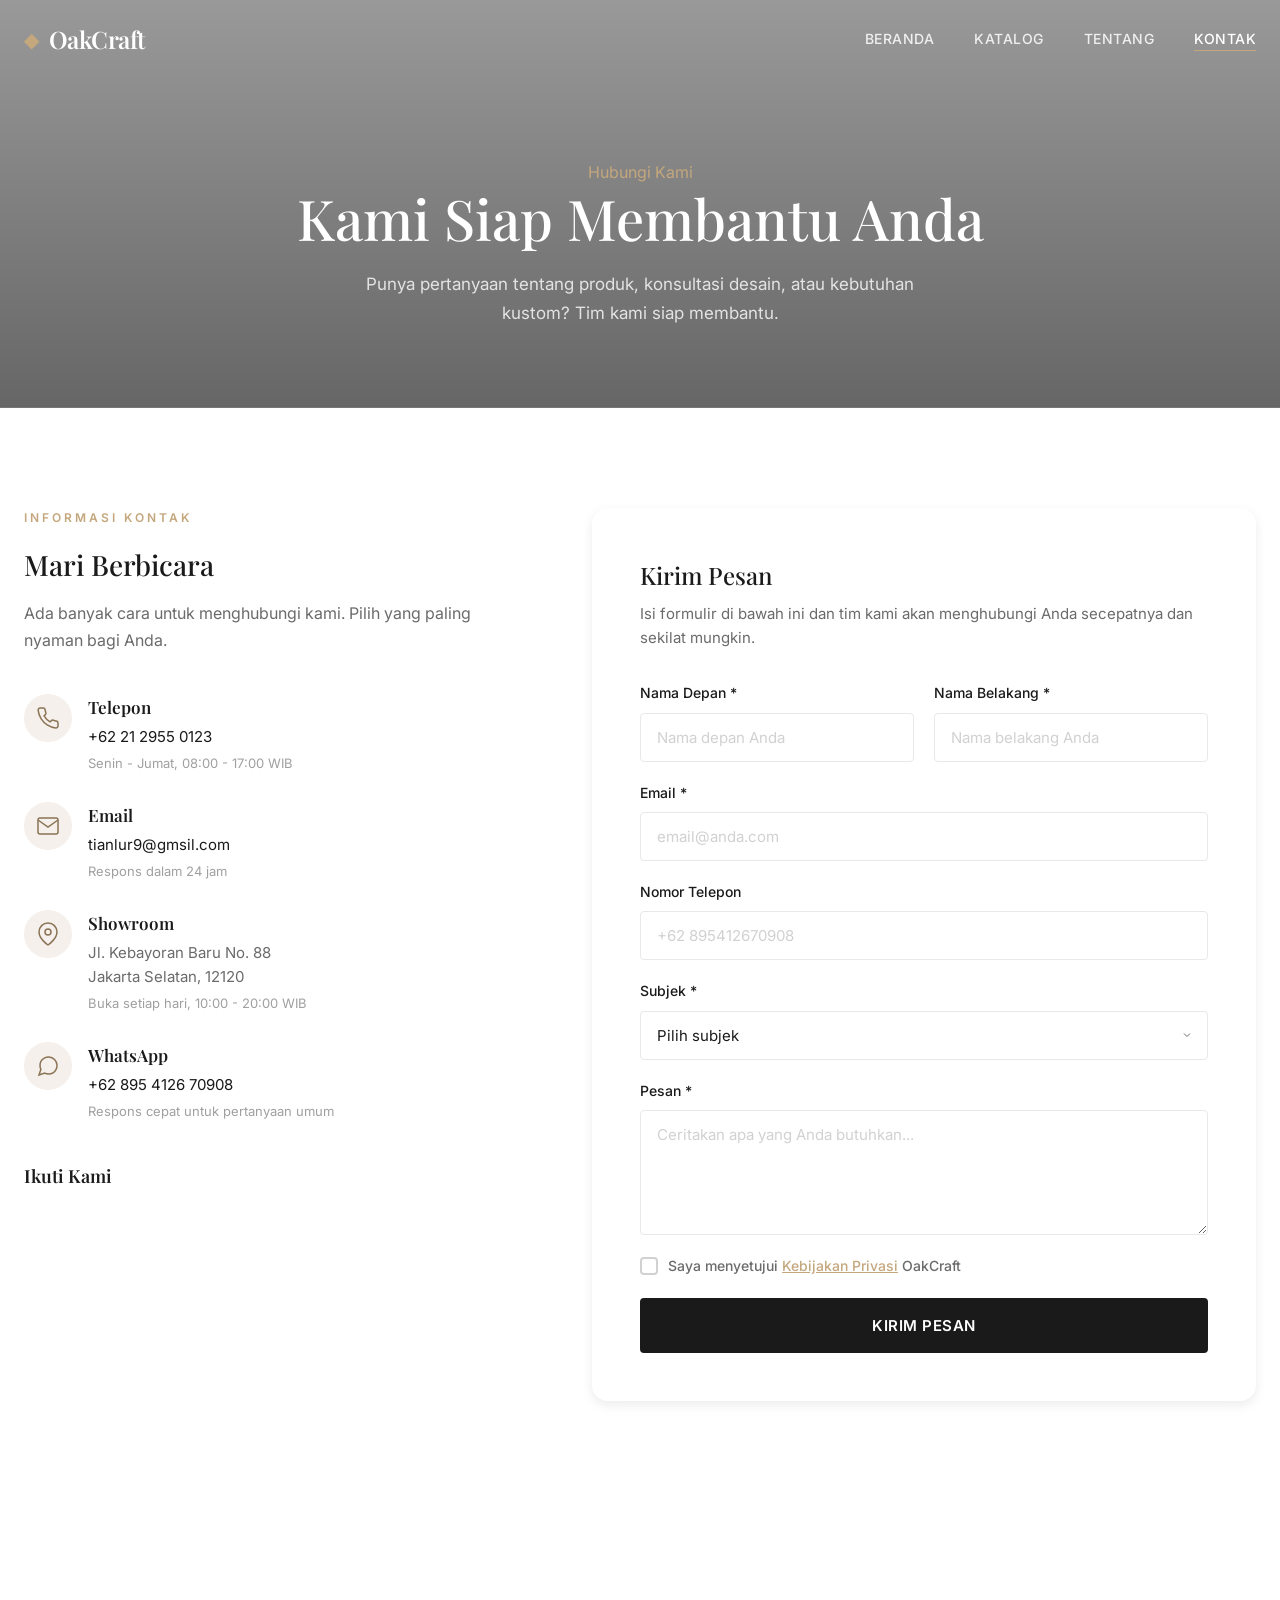
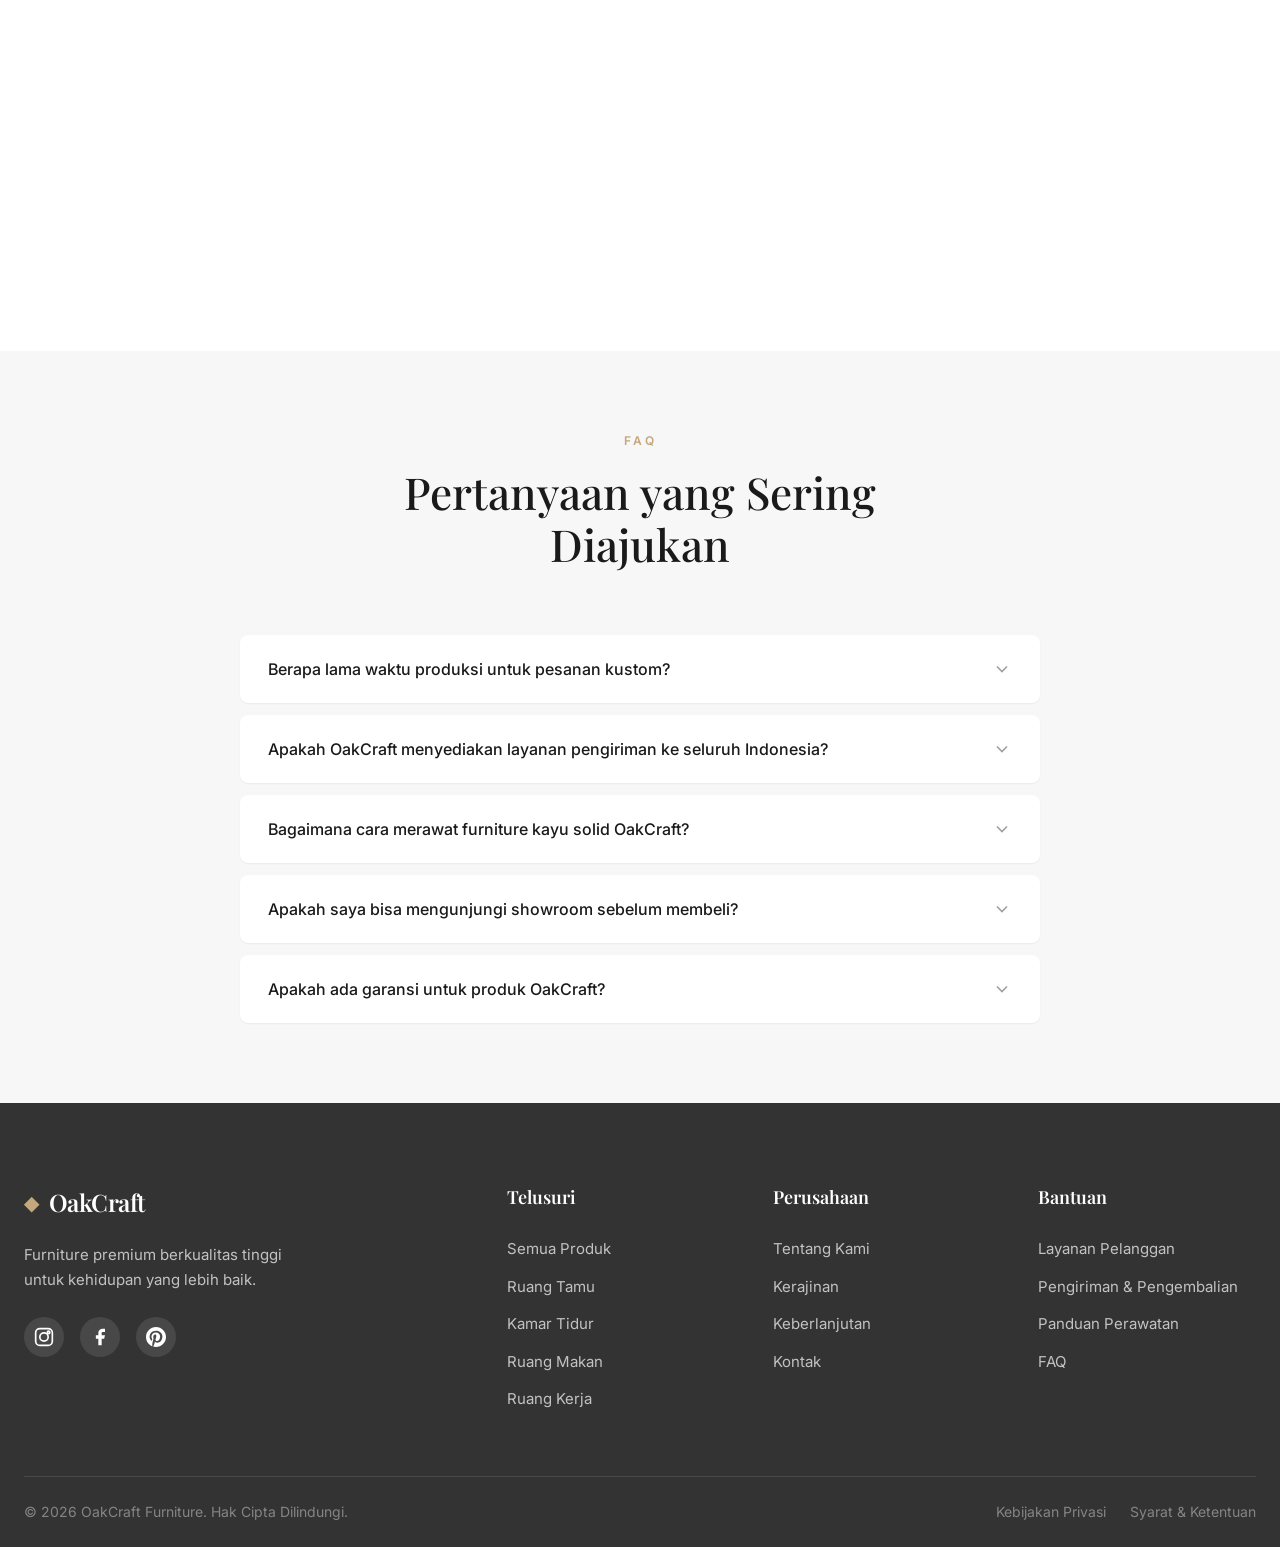
==== commit 74e15f9c: "update no dan email" ====
--- a/contact.html
+++ b/contact.html
@@ -63,7 +63,7 @@
                             </div>
                             <div class="contact-method-content">
                                 <h4>Email</h4>
-                                <p><a href="mailto:hello@oakcraft.id">hello@oakcraft.id</a></p>
+                                <p><a href="mailto:tianlur9@gmail.com">tianlur9@gmsil.com</a></p>
                                 <span class="contact-note">Respons dalam 24 jam</span>
                             </div>
                         </div>
@@ -115,7 +115,7 @@
                         </div>
                         <div class="form-group">
                             <label for="email">Email *</label>
-                            <input type="email" id="email" name="email" required placeholder="tianlur9@gmail.com">
+                            <input type="email" id="email" name="email" required placeholder="email@anda.com">
                         </div>
                         <div class="form-group">
                             <label for="phone">Nomor Telepon</label>
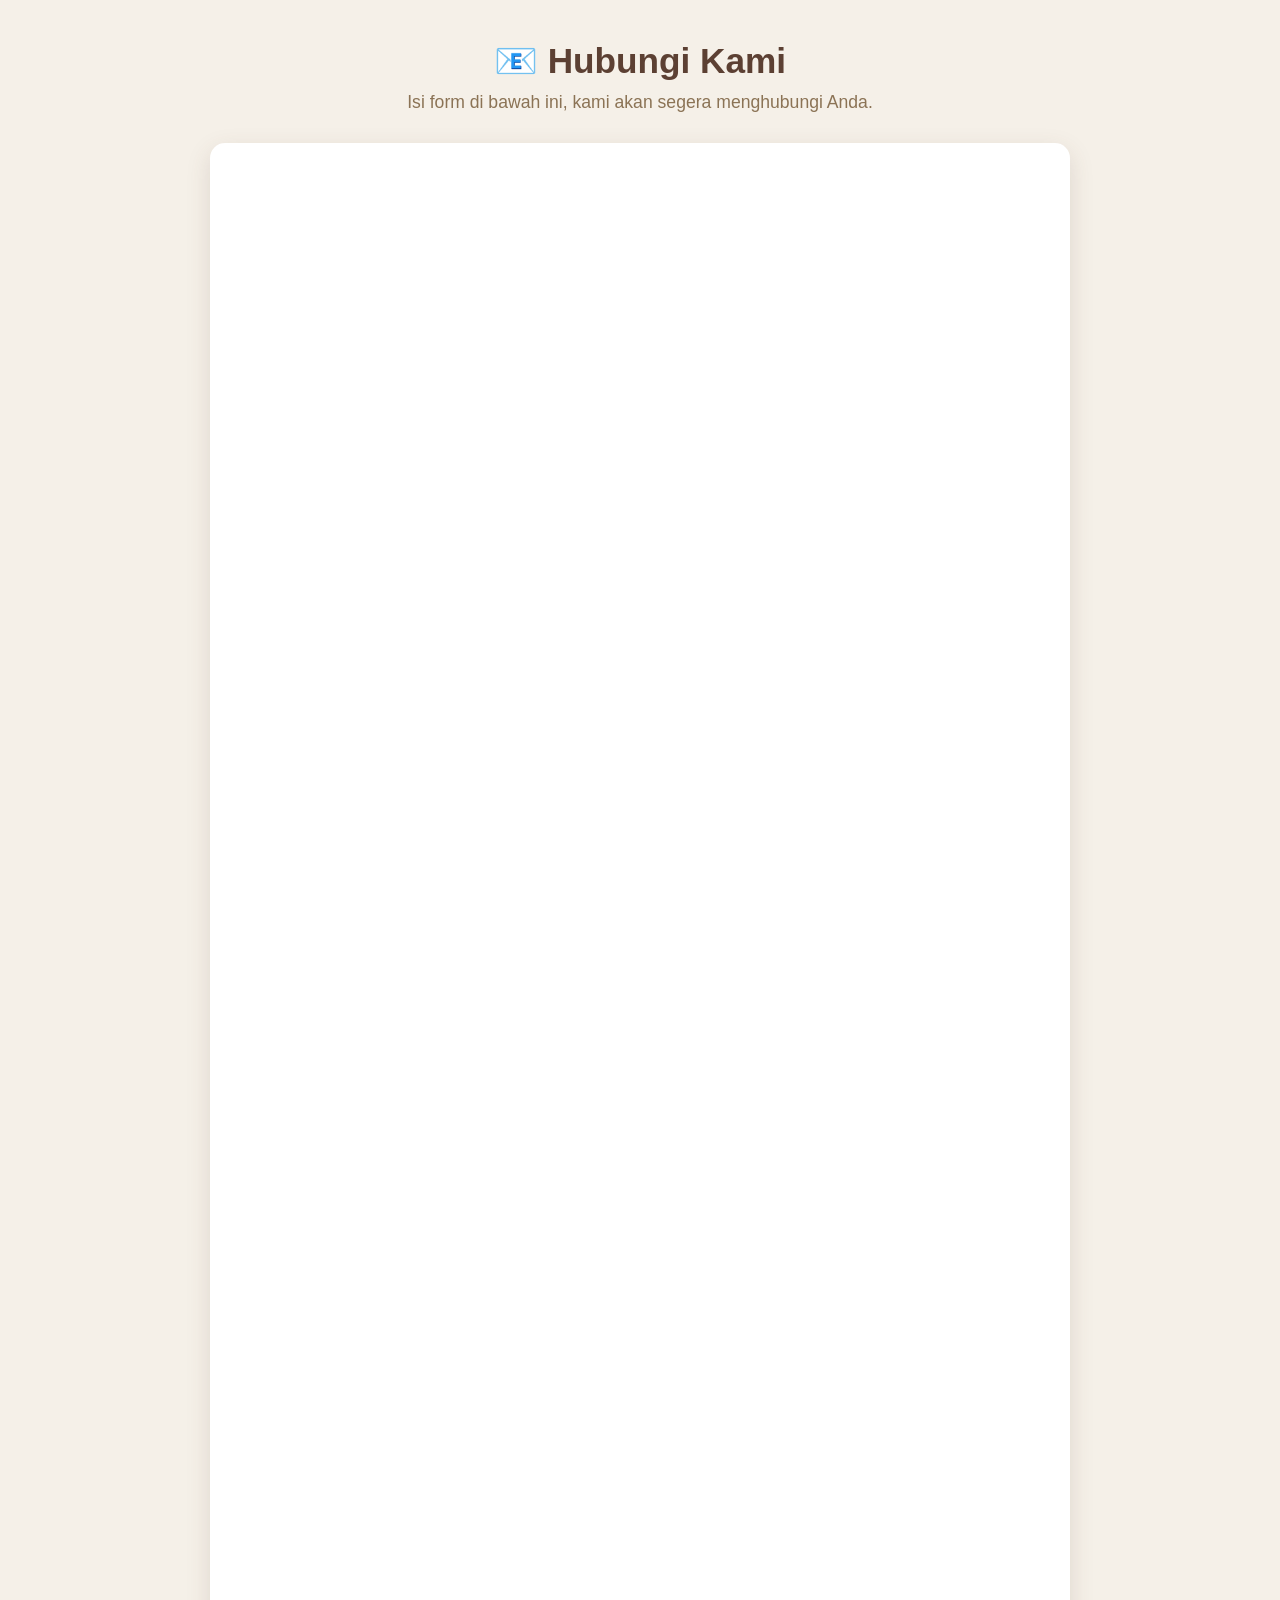
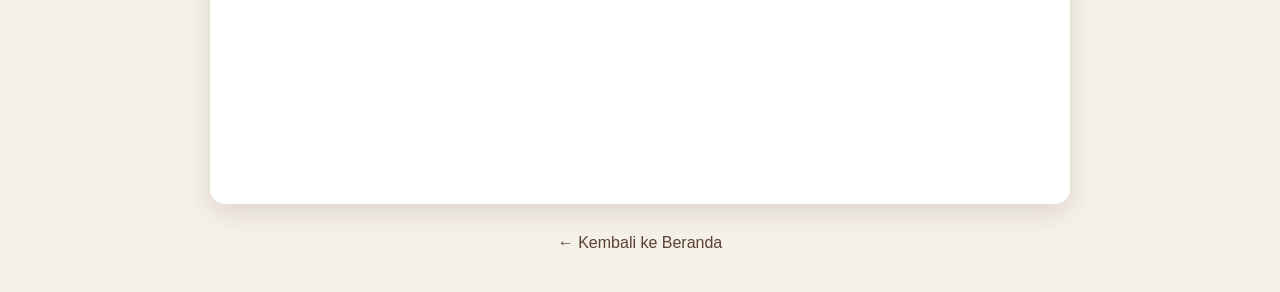
==== commit 3a23398a: "Update contact.html" ====
--- a/contact.html
+++ b/contact.html
@@ -3,276 +3,81 @@
 <head>
     <meta charset="UTF-8">
     <meta name="viewport" content="width=device-width, initial-scale=1.0">
-    <title>Kontak Kami — OakCraft Furniture</title>
-    <meta name="description" content="Hubungi OakCraft Furniture. Kami siap membantu Anda dengan pertanyaan, konsultasi desain, dan informasi produk.">
-    <link rel="preconnect" href="https://fonts.googleapis.com">
-    <link rel="preconnect" href="https://fonts.gstatic.com" crossorigin>
-    <link href="https://fonts.googleapis.com/css2?family=Playfair+Display:ital,wght@0,400;0,500;0,600;0,700;1,400;1,500&family=Inter:wght@300;400;500;600;700&display=swap" rel="stylesheet">
-    <link rel="stylesheet" href="style.css">
+    <title>Hubungi Kami - OakCraft Furniture</title>
+    <style>
+        * {
+            margin: 0;
+            padding: 0;
+            box-sizing: border-box;
+        }
+        
+        body {
+            font-family: 'Segoe UI', Tahoma, Geneva, Verdana, sans-serif;
+            background: #f5f0e8;
+            min-height: 100vh;
+        }
+        
+        .container {
+            max-width: 900px;
+            margin: 0 auto;
+            padding: 40px 20px;
+        }
+        
+        h1 {
+            text-align: center;
+            color: #5c4033;
+            margin-bottom: 10px;
+            font-size: 2.2em;
+        }
+        
+        .subtitle {
+            text-align: center;
+            color: #8b7355;
+            margin-bottom: 30px;
+            font-size: 1.1em;
+        }
+        
+        .form-wrapper {
+            background: white;
+            border-radius: 15px;
+            padding: 25px;
+            box-shadow: 0 8px 25px rgba(92, 64, 51, 0.15);
+        }
+        
+        iframe {
+            width: 100%;
+            border: none;
+            min-height: 1600px;
+        }
+        
+        .back-link {
+            display: block;
+            text-align: center;
+            margin-top: 30px;
+            color: #5c4033;
+            text-decoration: none;
+            font-weight: 500;
+        }
+        
+        .back-link:hover {
+            text-decoration: underline;
+        }
+    </style>
 </head>
 <body>
-    <nav class="navbar" id="navbar">
-        <div class="nav-container">
-            <a href="index.html" class="logo">
-                <span class="logo-icon">&#9670;</span>
-                <span class="logo-text">OakCraft</span>
-            </a>
-            <button class="nav-toggle" id="navToggle" aria-label="Toggle navigation">
-                <span></span><span></span><span></span>
-            </button>
-            <ul class="nav-menu" id="navMenu">
-                <li><a href="index.html" class="nav-link">Beranda</a></li>
-                <li><a href="catalog.html" class="nav-link">Katalog</a></li>
-                <li><a href="about.html" class="nav-link">Tentang</a></li>
-                <li><a href="contact.html" class="nav-link active">Kontak</a></li>
-            </ul>
-        </div>
-    </nav>
-
-    <section class="page-header page-header-contact">
-        <div class="container">
-            <span class="page-label">Hubungi Kami</span>
-            <h1 class="page-title">Kami Siap Membantu Anda</h1>
-            <p class="page-desc">Punya pertanyaan tentang produk, konsultasi desain, atau kebutuhan kustom? Tim kami siap membantu.</p>
-        </div>
-    </section>
-
-    <section class="section section-contact">
-        <div class="container">
-            <div class="contact-grid">
-                <div class="contact-info">
-                    <div class="contact-info-header">
-                        <span class="section-label">Informasi Kontak</span>
-                        <h2>Mari Berbicara</h2>
-                        <p>Ada banyak cara untuk menghubungi kami. Pilih yang paling nyaman bagi Anda.</p>
-                    </div>
-                    <div class="contact-methods">
-                        <div class="contact-method">
-                            <div class="contact-icon">
-                                <svg width="24" height="24" viewBox="0 0 24 24" fill="none" stroke="currentColor" stroke-width="1.5"><path d="M22 16.92v3a2 2 0 0 1-2.18 2 19.79 19.79 0 0 1-8.63-3.07 19.5 19.5 0 0 1-6-6 19.79 19.79 0 0 1-3.07-8.67A2 2 0 0 1 4.11 2h3a2 2 0 0 1 2 1.72 12.84 12.84 0 0 0 .7 2.81 2 2 0 0 1-.45 2.11L8.09 9.91a16 16 0 0 0 6 6l1.27-1.27a2 2 0 0 1 2.11-.45 12.84 12.84 0 0 0 2.81.7A2 2 0 0 1 22 16.92z"/></svg>
-                            </div>
-                            <div class="contact-method-content">
-                                <h4>Telepon</h4>
-                                <p><a href="tel:+622129550123">+62 21 2955 0123</a></p>
-                                <span class="contact-note">Senin - Jumat, 08:00 - 17:00 WIB</span>
-                            </div>
-                        </div>
-                        <div class="contact-method">
-                            <div class="contact-icon">
-                                <svg width="24" height="24" viewBox="0 0 24 24" fill="none" stroke="currentColor" stroke-width="1.5"><path d="M4 4h16c1.1 0 2 .9 2 2v12c0 1.1-.9 2-2 2H4c-1.1 0-2-.9-2-2V6c0-1.1.9-2 2-2z"/><polyline points="22,6 12,13 2,6"/></svg>
-                            </div>
-                            <div class="contact-method-content">
-                                <h4>Email</h4>
-                                <p><a href="mailto:tianlur9@gmail.com">tianlur9@gmsil.com</a></p>
-                                <span class="contact-note">Respons dalam 24 jam</span>
-                            </div>
-                        </div>
-                        <div class="contact-method">
-                            <div class="contact-icon">
-                                <svg width="24" height="24" viewBox="0 0 24 24" fill="none" stroke="currentColor" stroke-width="1.5"><path d="M21 10c0 7-9 13-9 13s-9-6-9-13a9 9 0 0 1 18 0z"/><circle cx="12" cy="10" r="3"/></svg>
-                            </div>
-                            <div class="contact-method-content">
-                                <h4>Showroom</h4>
-                                <p>Jl. Kebayoran Baru No. 88<br>Jakarta Selatan, 12120</p>
-                                <span class="contact-note">Buka setiap hari, 10:00 - 20:00 WIB</span>
-                            </div>
-                        </div>
-                        <div class="contact-method">
-                            <div class="contact-icon">
-                                <svg width="24" height="24" viewBox="0 0 24 24" fill="none" stroke="currentColor" stroke-width="1.5"><path d="M21 11.5a8.38 8.38 0 0 1-.9 3.8 8.5 8.5 0 0 1-7.6 4.7 8.38 8.38 0 0 1-3.8-.9L3 21l1.9-5.7a8.38 8.38 0 0 1-.9-3.8 8.5 8.5 0 0 1 4.7-7.6 8.38 8.38 0 0 1 3.8-.9h.5a8.48 8.48 0 0 1 8 8v.5z"/></svg>
-                            </div>
-                            <div class="contact-method-content">
-                                <h4>WhatsApp</h4>
-                                <p><a href="https://wa.me/62895412670908">+62 895 4126 70908</a></p>
-                                <span class="contact-note">Respons cepat untuk pertanyaan umum</span>
-                            </div>
-                        </div>
-                    </div>
-                    <div class="contact-social">
-                        <h4>Ikuti Kami</h4>
-                        <div class="footer-social">
-                            <a href="#" aria-label="Instagram"><svg width="20" height="20" viewBox="0 0 24 24" fill="none" stroke="currentColor" stroke-width="2"><rect x="2" y="2" width="20" height="20" rx="5"/><circle cx="12" cy="12" r="5"/><circle cx="17.5" cy="6.5" r="1.5"/></svg></a>
-                            <a href="#" aria-label="Facebook"><svg width="20" height="20" viewBox="0 0 24 24" fill="currentColor"><path d="M18 2h-3a5 5 0 0 0-5 5v3H7v4h3v8h4v-8h3l1-4h-4V7a1 1 0 0 1 1-1h3z"/></svg></a>
-                            <a href="#" aria-label="Pinterest"><svg width="20" height="20" viewBox="0 0 24 24" fill="currentColor"><path d="M12 0C5.373 0 0 5.372 0 12c0 5.084 3.163 9.426 7.627 11.174-.105-.949-.2-2.405.042-3.441.218-.937 1.407-5.965 1.407-5.965s-.359-.719-.359-1.782c0-1.668.967-2.914 2.171-2.914 1.023 0 1.518.769 1.518 1.69 0 1.029-.655 2.568-.994 3.995-.283 1.194.599 2.169 1.777 2.169 2.133 0 3.772-2.249 3.772-5.495 0-2.873-2.064-4.882-5.012-4.882-3.414 0-5.418 2.561-5.418 5.207 0 1.031.397 2.138.893 2.738a.36.36 0 0 1 .083.345l-.333 1.36c-.053.22-.174.267-.402.161-1.499-.698-2.436-2.889-2.436-4.649 0-3.785 2.75-7.262 7.929-7.262 4.163 0 7.398 2.967 7.398 6.931 0 4.136-2.607 7.464-6.227 7.464-1.216 0-2.359-.631-2.75-1.378l-.748 2.853c-.271 1.043-1.002 2.35-1.492 3.146C9.57 23.812 10.763 24 12 24c6.627 0 12-5.373 12-12 0-6.628-5.373-12-12-12z"/></svg></a>
-                        </div>
-                    </div>
-                </div>
-                <div class="contact-form-wrapper">
-                    <div class="contact-form-header">
-                        <h3>Kirim Pesan</h3>
-                        <p>Isi formulir di bawah ini dan tim kami akan menghubungi Anda secepatnya dan sekilat mungkin.</p>
-                    </div>
-                    <form class="contact-form" id="contactForm">
-                        <div class="form-row">
-                            <div class="form-group">
-                                <label for="firstName">Nama Depan *</label>
-                                <input type="text" id="firstName" name="firstName" required placeholder="Nama depan Anda">
-                            </div>
-                            <div class="form-group">
-                                <label for="lastName">Nama Belakang *</label>
-                                <input type="text" id="lastName" name="lastName" required placeholder="Nama belakang Anda">
-                            </div>
-                        </div>
-                        <div class="form-group">
-                            <label for="email">Email *</label>
-                            <input type="email" id="email" name="email" required placeholder="email@anda.com">
-                        </div>
-                        <div class="form-group">
-                            <label for="phone">Nomor Telepon</label>
-                            <input type="tel" id="phone" name="phone" placeholder="+62 895412670908">
-                        </div>
-                        <div class="form-group">
-                            <label for="subject">Subjek *</label>
-                            <select id="subject" name="subject" required>
-                                <option value="">Pilih subjek</option>
-                                <option value="inquiry">Pertanyaan Produk</option>
-                                <option value="consultation">Konsultasi Desain</option>
-                                <option value="custom">Pesanan Kustom</option>
-                                <option value="shipping">Pengiriman &amp; Pengiriman</option>
-                                <option value="warranty">Garansi &amp; Perbaikan</option>
-                                <option value="other">Lainnya</option>
-                            </select>
-                        </div>
-                        <div class="form-group">
-                            <label for="message">Pesan *</label>
-                            <textarea id="message" name="message" rows="5" required placeholder="Ceritakan apa yang Anda butuhkan..."></textarea>
-                        </div>
-                        <div class="form-group form-checkbox">
-                            <label class="filter-option">
-                                <input type="checkbox" required>
-                                <span class="checkmark"></span>
-                                <span>Saya menyetujui <a href="#">Kebijakan Privasi</a> OakCraft</span>
-                            </label>
-                        </div>
-                        <button type="submit" class="btn btn-primary btn-large btn-full">Kirim Pesan</button>
-                    </form>
-                    <div class="contact-form-success" id="formSuccess" style="display: none;">
-                        <div class="success-icon">&#10003;</div>
-                        <h3>Pesan Terkirim!</h3>
-                        <p>Terima kasih telah menghubungi kami. Tim OakCraft akan merespons pesan Anda dalam waktu 24 jam.</p>
-                        <button class="btn btn-secondary" id="btnNewMessage">Kirim Pesan Lain</button>
-                    </div>
-                </div>
-            </div>
-        </div>
-    </section>
-
-    <section class="section section-map">
-        <div class="map-container">
+    <div class="container">
+        <h1>📧 Hubungi Kami</h1>
+        <p class="subtitle">Isi form di bawah ini, kami akan segera menghubungi Anda.</p>
+        
+        <div class="form-wrapper">
             <iframe 
-                src="https://www.google.com/maps/embed?pb=!1m18!1m12!1m3!1d3966.2!2d106.8!3d-6.2!2m3!1f0!2f0!3f0!3m2!1i1024!2i768!4f13.1!3m3!1m2!1s0x0%3A0x0!2zNsKwMTInMDAuMCJTIDEwNsKwNDgnMDAuMCJF!5e0!3m2!1sid!2sid!4v1600000000000!5m2!1sid!2sid" 
-                width="100%" height="450" style="border:0;" allowfullscreen="" loading="lazy" referrerpolicy="no-referrer-when-downgrade" title="Lokasi Showroom OakCraft">
+                src="https://docs.google.com/forms/d/e/1FAIpQLSfOIYQj9VLY6Fx80KwLMoWJRXemPR2BKpH6IU8cx_ibUxLwXg/viewform?embedded=true" 
+                height="1607">
+                Memuat…
             </iframe>
         </div>
-    </section>
-
-    <section class="section section-faq bg-light">
-        <div class="container">
-            <div class="section-header">
-                <span class="section-label">FAQ</span>
-                <h2 class="section-title">Pertanyaan yang Sering Diajukan</h2>
-            </div>
-            <div class="faq-list">
-                <div class="faq-item">
-                    <button class="faq-question" aria-expanded="false">
-                        <span>Berapa lama waktu produksi untuk pesanan kustom?</span>
-                        <svg class="faq-icon" width="20" height="20" viewBox="0 0 24 24" fill="none" stroke="currentColor" stroke-width="2"><polyline points="6 9 12 15 18 9"/></svg>
-                    </button>
-                    <div class="faq-answer">
-                        <p>Untuk pesanan kustom, waktu produksi biasanya berkisar antara 4-8 minggu tergantung kompleksitas desain dan ketersediaan material. Tim kami akan memberikan estimasi yang lebih akurat setelah konsultasi desain.</p>
-                    </div>
-                </div>
-                <div class="faq-item">
-                    <button class="faq-question" aria-expanded="false">
-                        <span>Apakah OakCraft menyediakan layanan pengiriman ke seluruh Indonesia?</span>
-                        <svg class="faq-icon" width="20" height="20" viewBox="0 0 24 24" fill="none" stroke="currentColor" stroke-width="2"><polyline points="6 9 12 15 18 9"/></svg>
-                    </button>
-                    <div class="faq-answer">
-                        <p>Ya, kami mengirim ke seluruh Indonesia. Untuk area Jabodetabek, kami menawarkan layanan pengiriman dan pemasangan. Untuk area luar Jawa, waktu pengiriman mungkin lebih lama dan biaya tambahan mungkin berlaku.</p>
-                    </div>
-                </div>
-                <div class="faq-item">
-                    <button class="faq-question" aria-expanded="false">
-                        <span>Bagaimana cara merawat furniture kayu solid OakCraft?</span>
-                        <svg class="faq-icon" width="20" height="20" viewBox="0 0 24 24" fill="none" stroke="currentColor" stroke-width="2"><polyline points="6 9 12 15 18 9"/></svg>
-                    </button>
-                    <div class="faq-answer">
-                        <p>Furniture kayu solid kami dirancang untuk tahan lama dengan perawatan minimal. Kami merekomendasikan membersihkan dengan kain microfiber kering secara rutin, menghindari paparan sinar matahari langsung, dan menggunakan coaster untuk melindungi permukaan dari cairan.</p>
-                    </div>
-                </div>
-                <div class="faq-item">
-                    <button class="faq-question" aria-expanded="false">
-                        <span>Apakah saya bisa mengunjungi showroom sebelum membeli?</span>
-                        <svg class="faq-icon" width="20" height="20" viewBox="0 0 24 24" fill="none" stroke="currentColor" stroke-width="2"><polyline points="6 9 12 15 18 9"/></svg>
-                    </button>
-                    <div class="faq-answer">
-                        <p>Tentu! Kami sangat merekomendasikan mengunjungi showroom kami di Jl. Kebayoran Baru No. 88, Jakarta Selatan. Showroom kami buka setiap hari dari 10:00 - 20:00 WIB. Anda juga bisa membuat janji untuk konsultasi desain privat dengan tim kami.</p>
-                    </div>
-                </div>
-                <div class="faq-item">
-                    <button class="faq-question" aria-expanded="false">
-                        <span>Apakah ada garansi untuk produk OakCraft?</span>
-                        <svg class="faq-icon" width="20" height="20" viewBox="0 0 24 24" fill="none" stroke="currentColor" stroke-width="2"><polyline points="6 9 12 15 18 9"/></svg>
-                    </button>
-                    <div class="faq-answer">
-                        <p>Ya, semua produk OakCraft dilindungi garansi 15 tahun untuk rangka kayu solid dan 3 tahun untuk upholstery. Garansi mencakup cacat produksi dan kerusakan struktural. Untuk detail lengkap, silakan hubungi tim layanan pelanggan kami.</p>
-                    </div>
-                </div>
-            </div>
-        </div>
-    </section>
-
-    <footer class="footer">
-        <div class="container">
-            <div class="footer-grid">
-                <div class="footer-brand">
-                    <a href="index.html" class="logo"><span class="logo-icon">&#9670;</span><span class="logo-text">OakCraft</span></a>
-                    <p>Furniture premium berkualitas tinggi untuk kehidupan yang lebih baik.</p>
-                    <div class="footer-social">
-                        <a href="#" aria-label="Instagram"><svg width="20" height="20" viewBox="0 0 24 24" fill="none" stroke="currentColor" stroke-width="2"><rect x="2" y="2" width="20" height="20" rx="5"/><circle cx="12" cy="12" r="5"/><circle cx="17.5" cy="6.5" r="1.5"/></svg></a>
-                        <a href="#" aria-label="Facebook"><svg width="20" height="20" viewBox="0 0 24 24" fill="currentColor"><path d="M18 2h-3a5 5 0 0 0-5 5v3H7v4h3v8h4v-8h3l1-4h-4V7a1 1 0 0 1 1-1h3z"/></svg></a>
-                        <a href="#" aria-label="Pinterest"><svg width="20" height="20" viewBox="0 0 24 24" fill="currentColor"><path d="M12 0C5.373 0 0 5.372 0 12c0 5.084 3.163 9.426 7.627 11.174-.105-.949-.2-2.405.042-3.441.218-.937 1.407-5.965 1.407-5.965s-.359-.719-.359-1.782c0-1.668.967-2.914 2.171-2.914 1.023 0 1.518.769 1.518 1.69 0 1.029-.655 2.568-.994 3.995-.283 1.194.599 2.169 1.777 2.169 2.133 0 3.772-2.249 3.772-5.495 0-2.873-2.064-4.882-5.012-4.882-3.414 0-5.418 2.561-5.418 5.207 0 1.031.397 2.138.893 2.738a.36.36 0 0 1 .083.345l-.333 1.36c-.053.22-.174.267-.402.161-1.499-.698-2.436-2.889-2.436-4.649 0-3.785 2.75-7.262 7.929-7.262 4.163 0 7.398 2.967 7.398 6.931 0 4.136-2.607 7.464-6.227 7.464-1.216 0-2.359-.631-2.75-1.378l-.748 2.853c-.271 1.043-1.002 2.35-1.492 3.146C9.57 23.812 10.763 24 12 24c6.627 0 12-5.373 12-12 0-6.628-5.373-12-12-12z"/></svg></a>
-                    </div>
-                </div>
-                <div class="footer-links">
-                    <h4>Telusuri</h4>
-                    <ul>
-                        <li><a href="catalog.html">Semua Produk</a></li>
-                        <li><a href="catalog.html?category=living">Ruang Tamu</a></li>
-                        <li><a href="catalog.html?category=bedroom">Kamar Tidur</a></li>
-                        <li><a href="catalog.html?category=dining">Ruang Makan</a></li>
-                        <li><a href="catalog.html?category=office">Ruang Kerja</a></li>
-                    </ul>
-                </div>
-                <div class="footer-links">
-                    <h4>Perusahaan</h4>
-                    <ul>
-                        <li><a href="about.html">Tentang Kami</a></li>
-                        <li><a href="about.html#craftsmanship">Kerajinan</a></li>
-                        <li><a href="about.html#sustainability">Keberlanjutan</a></li>
-                        <li><a href="contact.html">Kontak</a></li>
-                    </ul>
-                </div>
-                <div class="footer-links">
-                    <h4>Bantuan</h4>
-                    <ul>
-                        <li><a href="contact.html">Layanan Pelanggan</a></li>
-                        <li><a href="#">Pengiriman &amp; Pengembalian</a></li>
-                        <li><a href="#">Panduan Perawatan</a></li>
-                        <li><a href="#">FAQ</a></li>
-                    </ul>
-                </div>
-            </div>
-            <div class="footer-bottom">
-                <p>&copy; 2026 OakCraft Furniture. Hak Cipta Dilindungi.</p>
-                <div class="footer-legal">
-                    <a href="#">Kebijakan Privasi</a>
-                    <a href="#">Syarat &amp; Ketentuan</a>
-                </div>
-            </div>
-        </div>
-    </footer>
-
-    <script src="script.js"></script>
+        
+        <a href="index.html" class="back-link">← Kembali ke Beranda</a>
+    </div>
 </body>
 </html>
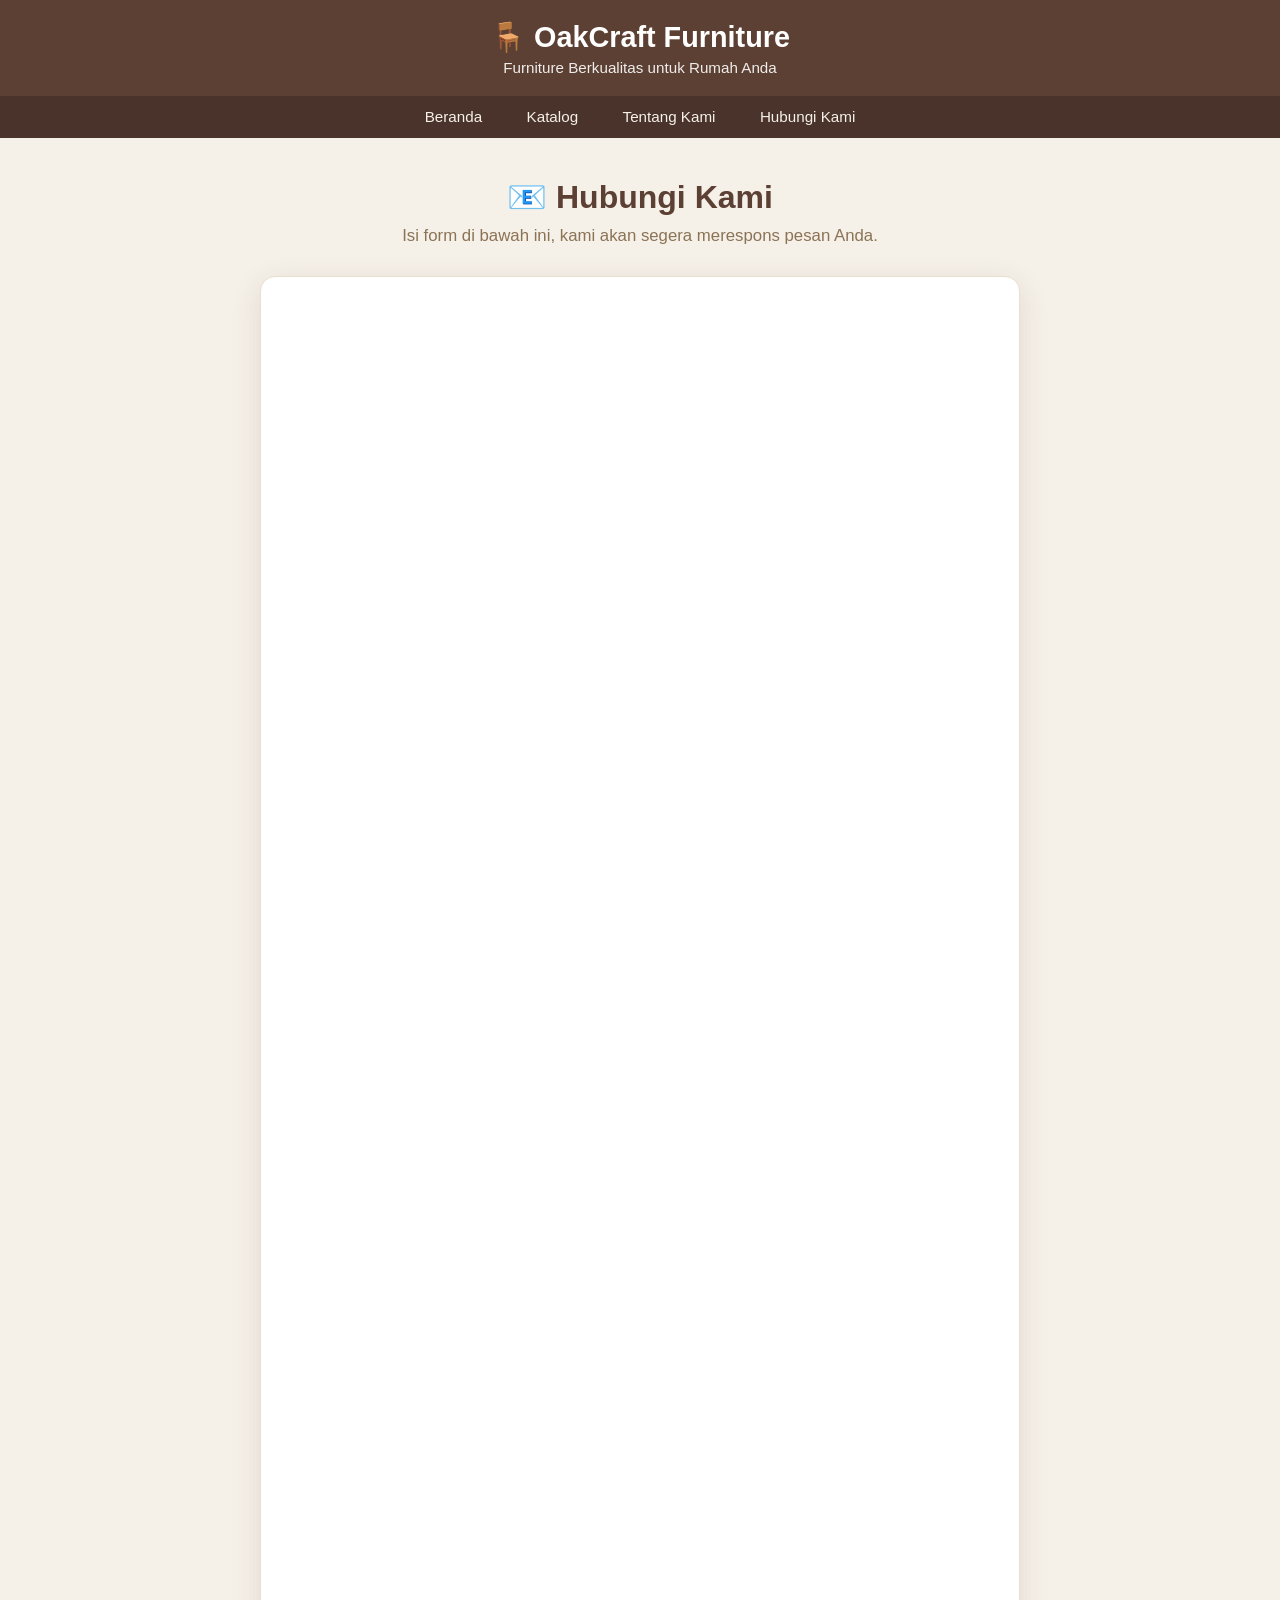
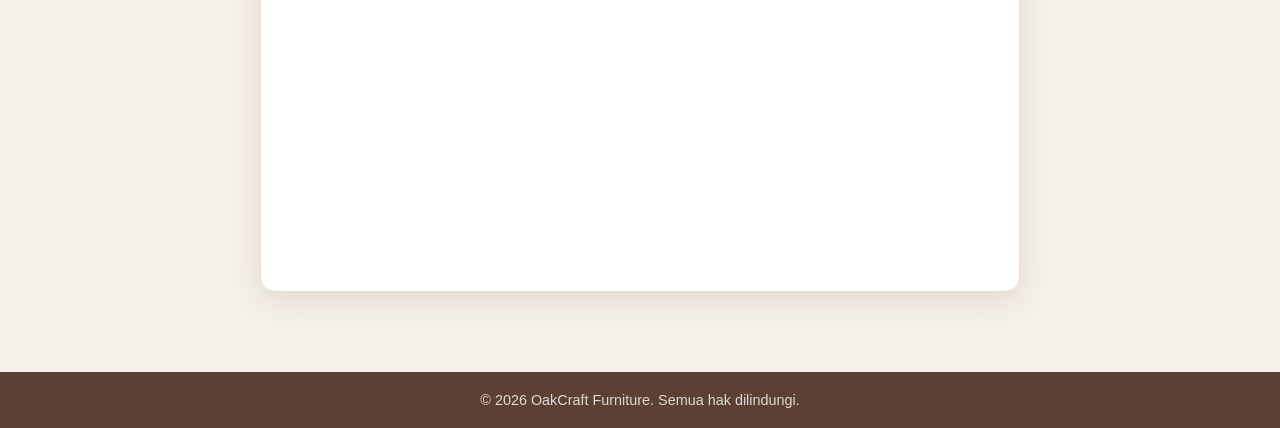
==== commit ea8d80a8: "Update contact.html" ====
--- a/contact.html
+++ b/contact.html
@@ -17,67 +17,145 @@
             min-height: 100vh;
         }
         
+        /* Header */
+        .header {
+            background: #5c4033;
+            color: white;
+            padding: 20px 0;
+            text-align: center;
+            box-shadow: 0 2px 10px rgba(0,0,0,0.2);
+        }
+        
+        .header h1 {
+            font-size: 1.8em;
+            margin-bottom: 5px;
+        }
+        
+        .header p {
+            font-size: 0.95em;
+            opacity: 0.9;
+        }
+        
+        /* Navigation */
+        .nav {
+            background: #4a332a;
+            padding: 12px 0;
+            text-align: center;
+        }
+        
+        .nav a {
+            color: #f5f0e8;
+            text-decoration: none;
+            margin: 0 20px;
+            font-size: 0.95em;
+            transition: color 0.3s;
+        }
+        
+        .nav a:hover {
+            color: #d4a574;
+        }
+        
+        /* Container */
         .container {
-            max-width: 900px;
+            max-width: 800px;
             margin: 0 auto;
             padding: 40px 20px;
         }
         
-        h1 {
+        /* Contact Section */
+        .contact-section {
             text-align: center;
-            color: #5c4033;
-            margin-bottom: 10px;
-            font-size: 2.2em;
+            margin-bottom: 30px;
         }
         
-        .subtitle {
-            text-align: center;
-            color: #8b7355;
-            margin-bottom: 30px;
-            font-size: 1.1em;
+        .contact-section h2 {
+            color: #5c4033;
+            font-size: 2em;
+            margin-bottom: 10px;
         }
         
+        .contact-section p {
+            color: #8b7355;
+            font-size: 1.05em;
+        }
+        
+        /* Form Wrapper - Custom Styling */
         .form-wrapper {
             background: white;
             border-radius: 15px;
-            padding: 25px;
-            box-shadow: 0 8px 25px rgba(92, 64, 51, 0.15);
+            padding: 30px;
+            box-shadow: 0 8px 30px rgba(92, 64, 51, 0.12);
+            border: 1px solid #e8dfd0;
         }
         
-        iframe {
+        /* Sembunyikan elemen Google Forms yang tidak perlu */
+        .form-wrapper iframe {
             width: 100%;
             border: none;
-            min-height: 1600px;
+            min-height: 1550px;
         }
         
-        .back-link {
-            display: block;
+        /* Footer */
+        .footer {
+            background: #5c4033;
+            color: white;
             text-align: center;
-            margin-top: 30px;
-            color: #5c4033;
-            text-decoration: none;
-            font-weight: 500;
+            padding: 20px;
+            margin-top: 40px;
         }
         
-        .back-link:hover {
-            text-decoration: underline;
+        .footer p {
+            font-size: 0.9em;
+            opacity: 0.8;
+        }
+        
+        /* Responsive */
+        @media (max-width: 600px) {
+            .nav a {
+                margin: 0 10px;
+                font-size: 0.85em;
+            }
+            
+            .contact-section h2 {
+                font-size: 1.6em;
+            }
         }
     </style>
 </head>
 <body>
+    <!-- Header -->
+    <div class="header">
+        <h1>🪑 OakCraft Furniture</h1>
+        <p>Furniture Berkualitas untuk Rumah Anda</p>
+    </div>
+    
+    <!-- Navigation -->
+    <div class="nav">
+        <a href="index.html">Beranda</a>
+        <a href="catalog.html">Katalog</a>
+        <a href="about.html">Tentang Kami</a>
+        <a href="contact.html">Hubungi Kami</a>
+    </div>
+    
+    <!-- Main Content -->
     <div class="container">
-        <h1>📧 Hubungi Kami</h1>
-        <p class="subtitle">Isi form di bawah ini, kami akan segera menghubungi Anda.</p>
+        <div class="contact-section">
+            <h2>📧 Hubungi Kami</h2>
+            <p>Isi form di bawah ini, kami akan segera merespons pesan Anda.</p>
+        </div>
         
         <div class="form-wrapper">
             <iframe 
                 src="https://docs.google.com/forms/d/e/1FAIpQLSfOIYQj9VLY6Fx80KwLMoWJRXemPR2BKpH6IU8cx_ibUxLwXg/viewform?embedded=true" 
-                height="1607">
+                height="1550">
                 Memuat…
             </iframe>
         </div>
-        
-        <a href="index.html" class="back-link">← Kembali ke Beranda</a>
+    </div>
+    
+    <!-- Footer -->
+    <div class="footer">
+        <p>© 2026 OakCraft Furniture. Semua hak dilindungi.</p>
     </div>
 </body>
 </html>
